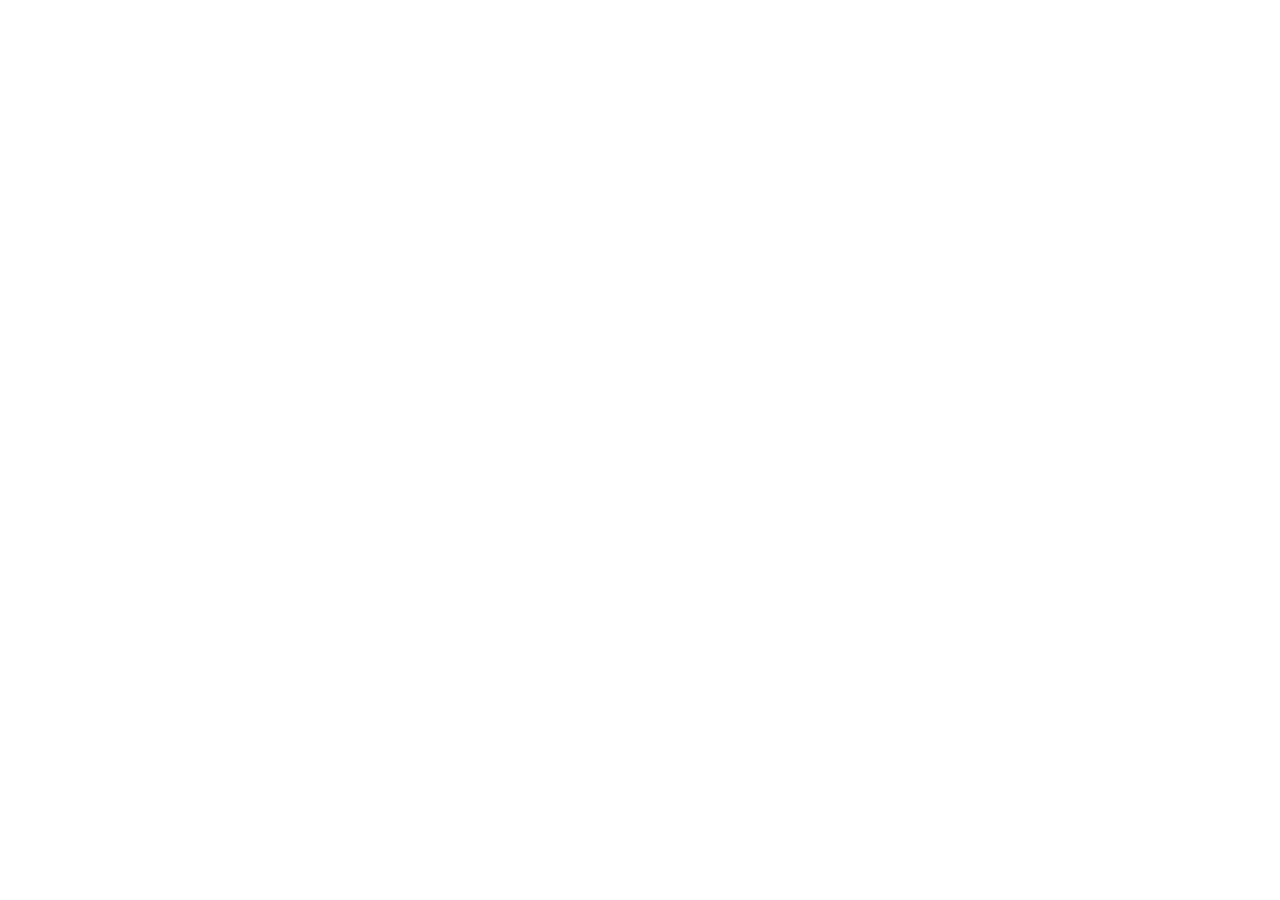
==== Gallery.html @ 864a27e2 "Finsihed nav bar" ====
<!DOCTYPE html>
<html lang="en">
<head>
    <meta charset="UTF-8">
    <meta name="viewport" content="width=device-width, initial-scale=1.0">
    <title>Gallery</title>
    <link rel="stylesheet" href="~/site.css" />
</head>
</html>
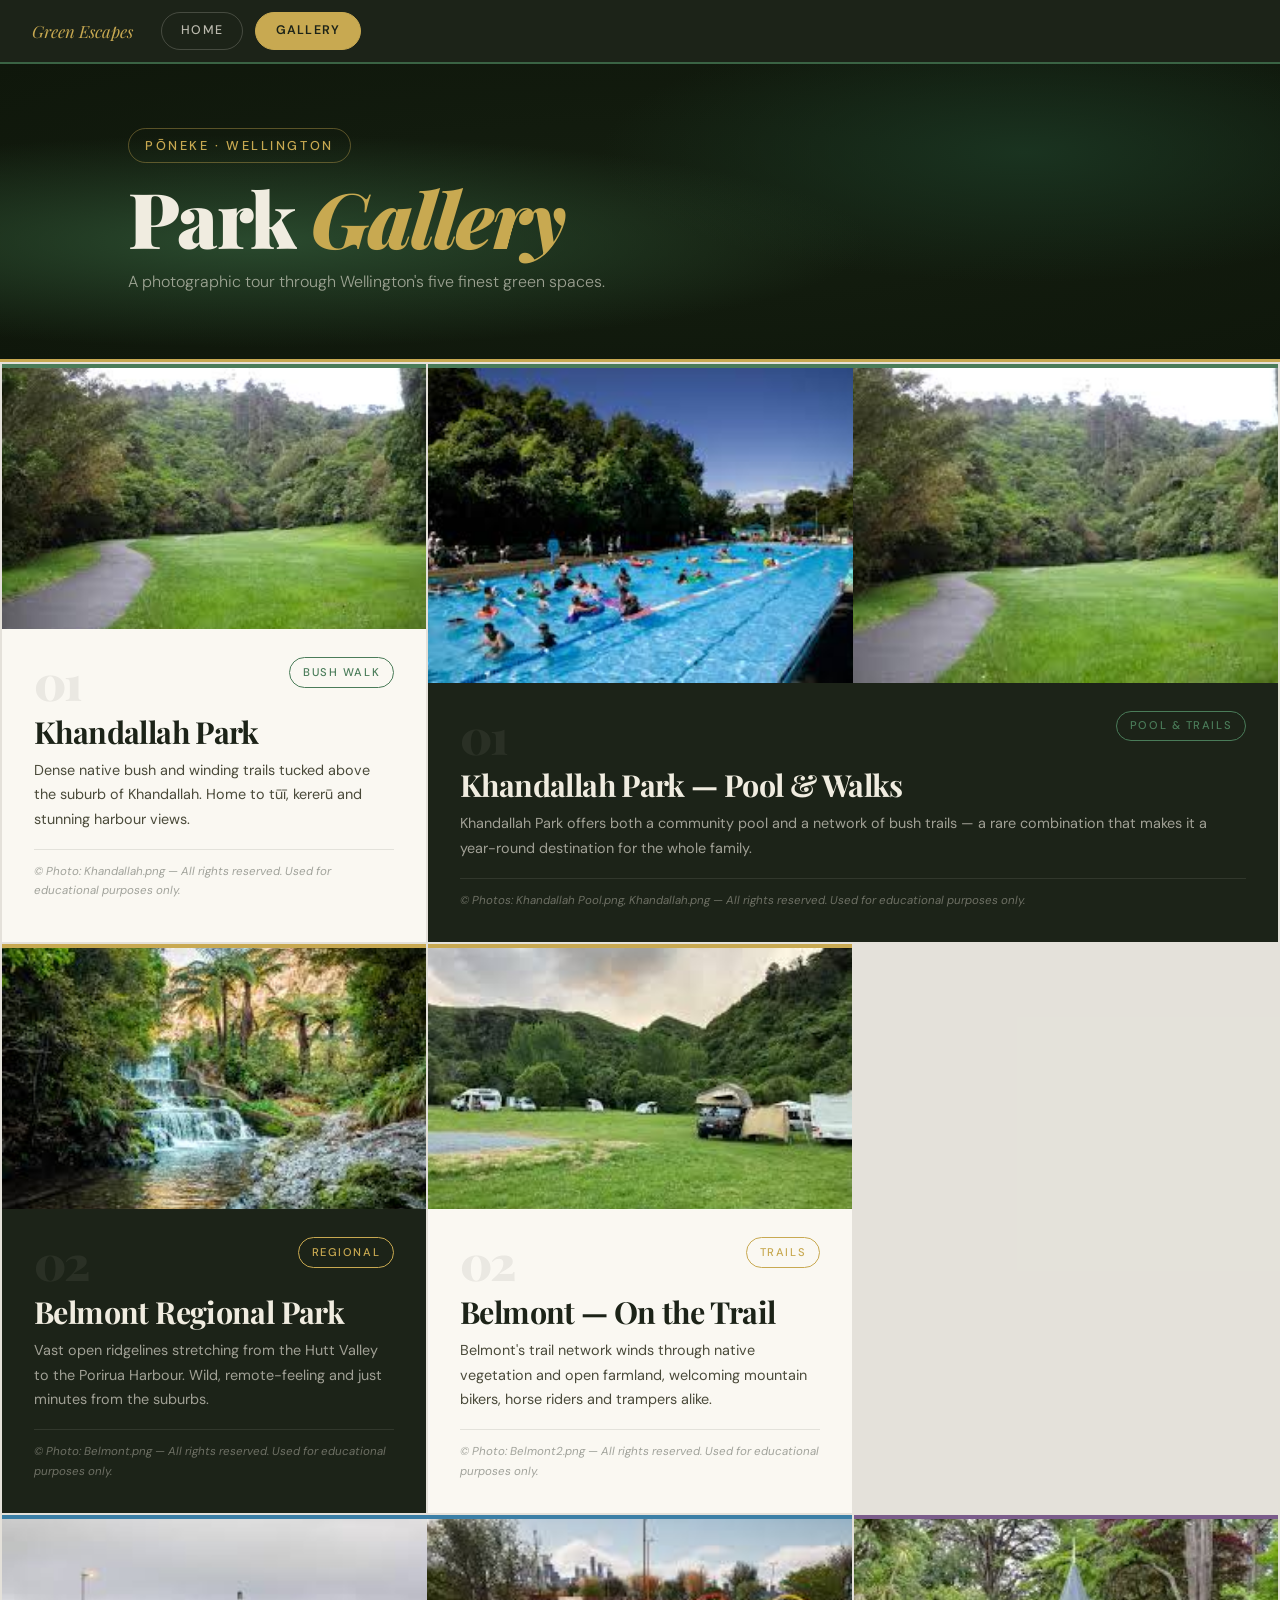
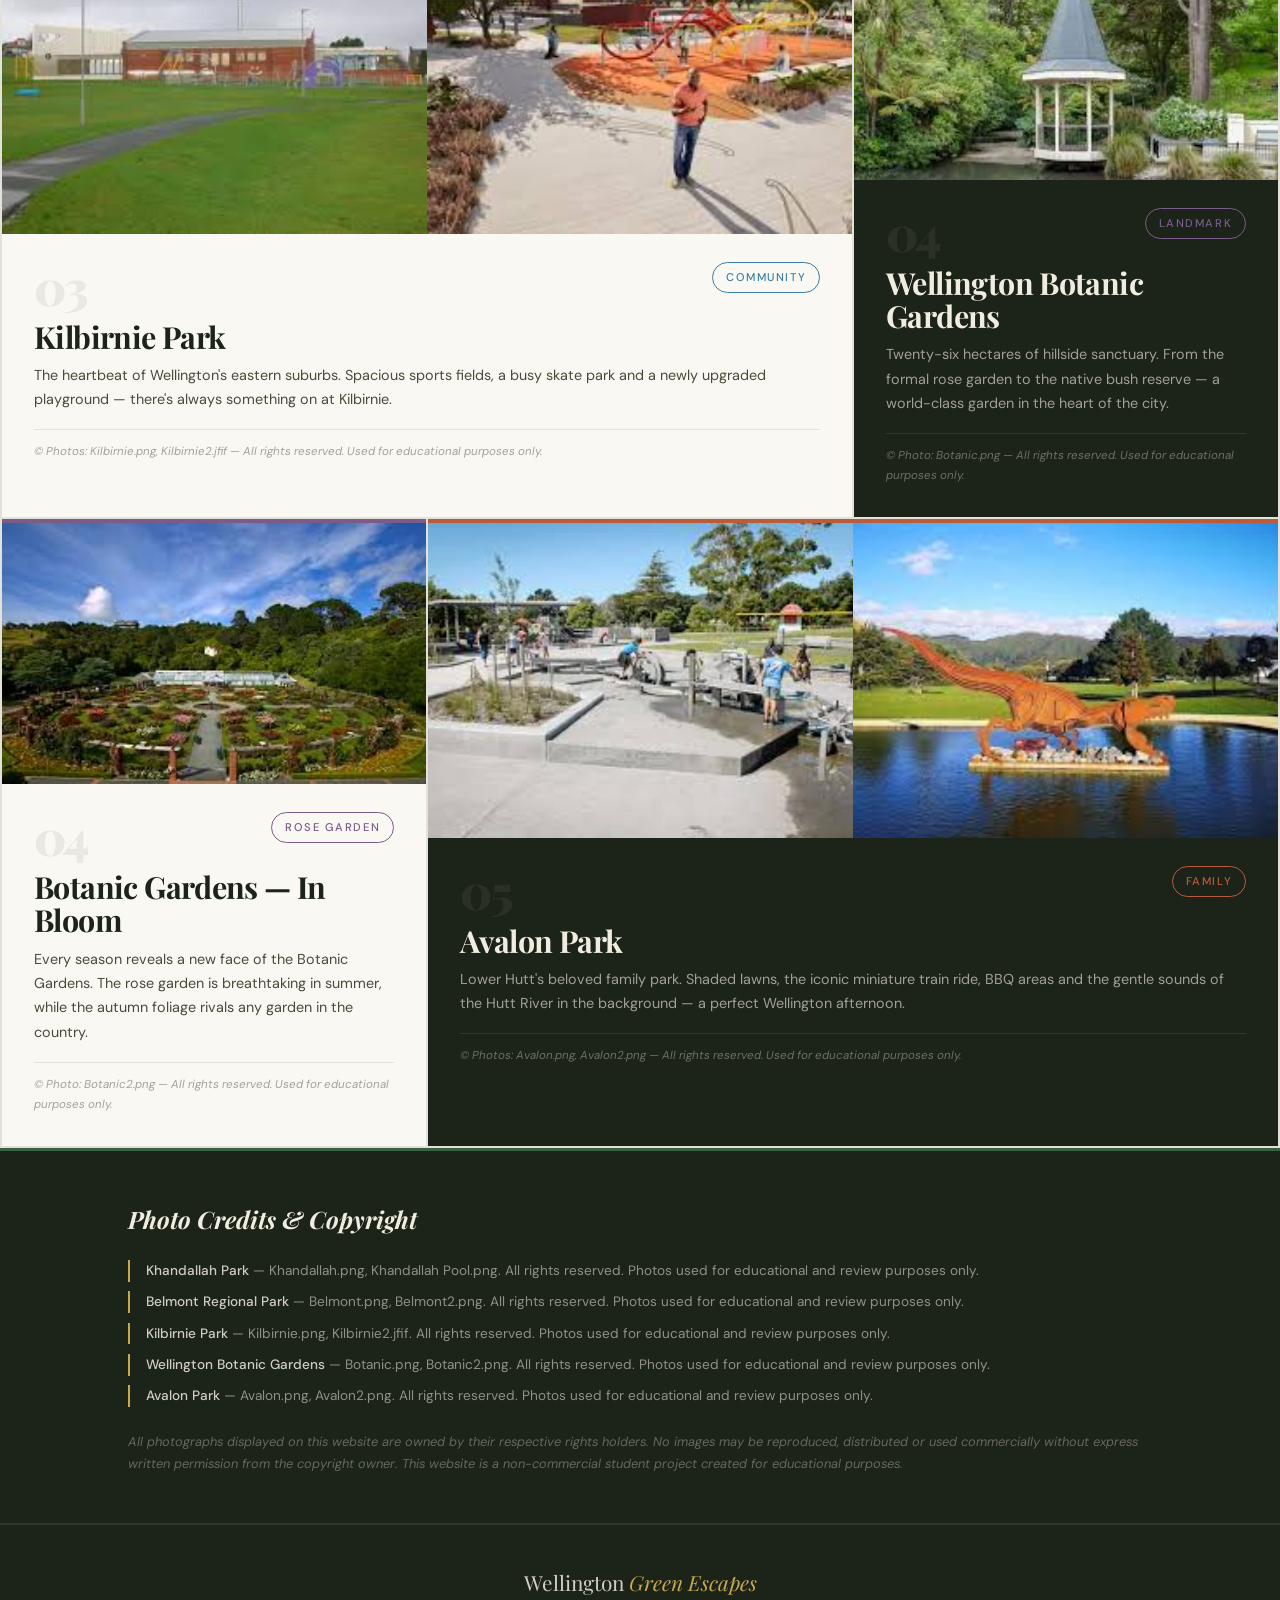
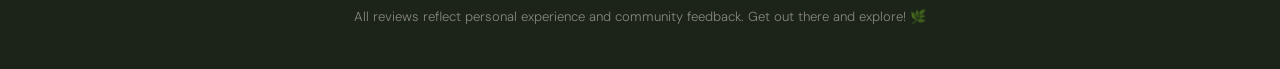
==== commit 32a92877: "Apr 23, 2026, 1:11 AM" ====
--- a/Gallery.html
+++ b/Gallery.html
@@ -1,9 +1,217 @@
 <!DOCTYPE html>
 <html lang="en">
 <head>
-    <meta charset="UTF-8">
-    <meta name="viewport" content="width=device-width, initial-scale=1.0">
-    <title>Gallery</title>
-    <link rel="stylesheet" href="~/site.css" />
+  <meta charset="UTF-8" />
+  <meta name="viewport" content="width=device-width, initial-scale=1.0" />
+  <title>Gallery — Wellington Park Reviews</title>
+  <link rel="stylesheet" href="style.css" />
+  <link href="https://fonts.googleapis.com/css2?family=Playfair+Display:ital,wght@0,400;0,700;0,900;1,400&family=DM+Sans:wght@300;400;500&display=swap" rel="stylesheet" />
 </head>
+<body>
+
+  <!-- ══ NAVBAR — same on every page ══ -->
+  <!-- Note: on Gallery.html the "Gallery" button has the --active class -->
+  <nav class="navbar">
+    <a href="index.html" class="navbar__brand">Green Escapes</a>
+    <a href="index.html" class="navbar__link">Home</a>
+    <a href="Gallery.html" class="navbar__link navbar__link--active">Gallery</a>
+  </nav>
+
+  <!-- ══ GALLERY HERO ══ -->
+  <header class="gallery-hero">
+    <span class="gallery-hero__eyebrow">Pōneke · Wellington</span>
+    <h1 class="gallery-hero__title">Park <em>Gallery</em></h1>
+    <p class="gallery-hero__subtitle">A photographic tour through Wellington's five finest green spaces.</p>
+  </header>
+
+  <!-- ══ GALLERY GRID ══ -->
+  <main class="gallery-grid">
+
+    <!-- 1 · Khandallah Park -->
+    <article class="gallery-card" style="--accent:#4a7c59;">
+      <img
+        class="gallery-card__photo"
+        src="Khandallah.png"
+        alt="A view inside Khandallah Park showing native bush and walking trails"
+      />
+      <div class="gallery-card__info">
+        <div class="gallery-card__header">
+          <span class="gallery-card__number">01</span>
+          <div class="gallery-card__badge">Bush Walk</div>
+        </div>
+        <h2 class="gallery-card__name">Khandallah Park</h2>
+        <p class="gallery-card__caption">Dense native bush and winding trails tucked above the suburb of Khandallah. Home to tūī, kererū and stunning harbour views.</p>
+        <p class="gallery-card__copyright">© Photo: Khandallah.png — All rights reserved. Used for educational purposes only.</p>
+      </div>
+    </article>
+
+    <!-- 2 · Khandallah Park — second photo (wide card with two images) -->
+    <article class="gallery-card gallery-card--wide gallery-card--dark" style="--accent:#4a7c59;">
+      <div class="gallery-card__photos">
+        <img
+          class="gallery-card__photo"
+          src="Khandallah Pool.png"
+          alt="The swimming pool area at Khandallah Park"
+        />
+        <img
+          class="gallery-card__photo"
+          src="Khandallah.png"
+          alt="Khandallah Park bush walking track"
+        />
+      </div>
+      <div class="gallery-card__info">
+        <div class="gallery-card__header">
+          <span class="gallery-card__number">01</span>
+          <div class="gallery-card__badge">Pool & Trails</div>
+        </div>
+        <h2 class="gallery-card__name">Khandallah Park — Pool & Walks</h2>
+        <p class="gallery-card__caption">Khandallah Park offers both a community pool and a network of bush trails — a rare combination that makes it a year-round destination for the whole family.</p>
+        <p class="gallery-card__copyright">© Photos: Khandallah Pool.png, Khandallah.png — All rights reserved. Used for educational purposes only.</p>
+      </div>
+    </article>
+
+    <!-- 3 · Belmont Regional Park -->
+    <article class="gallery-card gallery-card--dark" style="--accent:#c8a951;">
+      <img
+        class="gallery-card__photo"
+        src="Belmont.png"
+        alt="Open tussock ridgelines at Belmont Regional Park with harbour views"
+      />
+      <div class="gallery-card__info">
+        <div class="gallery-card__header">
+          <span class="gallery-card__number">02</span>
+          <div class="gallery-card__badge">Regional</div>
+        </div>
+        <h2 class="gallery-card__name">Belmont Regional Park</h2>
+        <p class="gallery-card__caption">Vast open ridgelines stretching from the Hutt Valley to the Porirua Harbour. Wild, remote-feeling and just minutes from the suburbs.</p>
+        <p class="gallery-card__copyright">© Photo: Belmont.png — All rights reserved. Used for educational purposes only.</p>
+      </div>
+    </article>
+
+    <!-- 4 · Belmont — second photo -->
+    <article class="gallery-card" style="--accent:#c8a951;">
+      <img
+        class="gallery-card__photo"
+        src="Belmont2.png"
+        alt="Trail through Belmont Regional Park showing native vegetation"
+      />
+      <div class="gallery-card__info">
+        <div class="gallery-card__header">
+          <span class="gallery-card__number">02</span>
+          <div class="gallery-card__badge">Trails</div>
+        </div>
+        <h2 class="gallery-card__name">Belmont — On the Trail</h2>
+        <p class="gallery-card__caption">Belmont's trail network winds through native vegetation and open farmland, welcoming mountain bikers, horse riders and trampers alike.</p>
+        <p class="gallery-card__copyright">© Photo: Belmont2.png — All rights reserved. Used for educational purposes only.</p>
+      </div>
+    </article>
+
+    <!-- 5 · Kilbirnie Park — wide card with two photos -->
+    <article class="gallery-card gallery-card--wide" style="--accent:#3b7fa6;">
+      <div class="gallery-card__photos">
+        <img
+          class="gallery-card__photo"
+          src="Kilbirnie.png"
+          alt="Open fields and facilities at Kilbirnie Park"
+        />
+        <img
+          class="gallery-card__photo"
+          src="Kilbirnie2.jfif"
+          alt="The skate park and community areas at Kilbirnie Park"
+        />
+      </div>
+      <div class="gallery-card__info">
+        <div class="gallery-card__header">
+          <span class="gallery-card__number">03</span>
+          <div class="gallery-card__badge">Community</div>
+        </div>
+        <h2 class="gallery-card__name">Kilbirnie Park</h2>
+        <p class="gallery-card__caption">The heartbeat of Wellington's eastern suburbs. Spacious sports fields, a busy skate park and a newly upgraded playground — there's always something on at Kilbirnie.</p>
+        <p class="gallery-card__copyright">© Photos: Kilbirnie.png, Kilbirnie2.jfif — All rights reserved. Used for educational purposes only.</p>
+      </div>
+    </article>
+
+    <!-- 6 · Botanic Gardens -->
+    <article class="gallery-card gallery-card--dark" style="--accent:#7a5c8a;">
+      <img
+        class="gallery-card__photo"
+        src="Botanic.png"
+        alt="The lush gardens and pathways of Wellington Botanic Gardens"
+      />
+      <div class="gallery-card__info">
+        <div class="gallery-card__header">
+          <span class="gallery-card__number">04</span>
+          <div class="gallery-card__badge">Landmark</div>
+        </div>
+        <h2 class="gallery-card__name">Wellington Botanic Gardens</h2>
+        <p class="gallery-card__caption">Twenty-six hectares of hillside sanctuary. From the formal rose garden to the native bush reserve — a world-class garden in the heart of the city.</p>
+        <p class="gallery-card__copyright">© Photo: Botanic.png — All rights reserved. Used for educational purposes only.</p>
+      </div>
+    </article>
+
+    <!-- 7 · Botanic Gardens — second photo -->
+    <article class="gallery-card" style="--accent:#7a5c8a;">
+      <img
+        class="gallery-card__photo"
+        src="Botanic2.png"
+        alt="The rose garden in bloom at Wellington Botanic Gardens"
+      />
+      <div class="gallery-card__info">
+        <div class="gallery-card__header">
+          <span class="gallery-card__number">04</span>
+          <div class="gallery-card__badge">Rose Garden</div>
+        </div>
+        <h2 class="gallery-card__name">Botanic Gardens — In Bloom</h2>
+        <p class="gallery-card__caption">Every season reveals a new face of the Botanic Gardens. The rose garden is breathtaking in summer, while the autumn foliage rivals any garden in the country.</p>
+        <p class="gallery-card__copyright">© Photo: Botanic2.png — All rights reserved. Used for educational purposes only.</p>
+      </div>
+    </article>
+
+    <!-- 8 · Avalon Park — wide card -->
+    <article class="gallery-card gallery-card--wide gallery-card--dark" style="--accent:#b85c3a;">
+      <div class="gallery-card__photos">
+        <img
+          class="gallery-card__photo"
+          src="Avalon.png"
+          alt="Wide green lawns and trees at Avalon Park in Lower Hutt"
+        />
+        <img
+          class="gallery-card__photo"
+          src="Avalon2.png"
+          alt="The miniature train ride at Avalon Park"
+        />
+      </div>
+      <div class="gallery-card__info">
+        <div class="gallery-card__header">
+          <span class="gallery-card__number">05</span>
+          <div class="gallery-card__badge">Family</div>
+        </div>
+        <h2 class="gallery-card__name">Avalon Park</h2>
+        <p class="gallery-card__caption">Lower Hutt's beloved family park. Shaded lawns, the iconic miniature train ride, BBQ areas and the gentle sounds of the Hutt River in the background — a perfect Wellington afternoon.</p>
+        <p class="gallery-card__copyright">© Photos: Avalon.png, Avalon2.png — All rights reserved. Used for educational purposes only.</p>
+      </div>
+    </article>
+
+  </main>
+
+  <!-- ══ COPYRIGHT NOTICE SECTION ══ -->
+  <section class="copyright-section">
+    <h2 class="copyright-section__title">Photo Credits &amp; Copyright</h2>
+    <ul class="copyright-section__list">
+      <li><strong>Khandallah Park</strong> — Khandallah.png, Khandallah Pool.png. All rights reserved. Photos used for educational and review purposes only.</li>
+      <li><strong>Belmont Regional Park</strong> — Belmont.png, Belmont2.png. All rights reserved. Photos used for educational and review purposes only.</li>
+      <li><strong>Kilbirnie Park</strong> — Kilbirnie.png, Kilbirnie2.jfif. All rights reserved. Photos used for educational and review purposes only.</li>
+      <li><strong>Wellington Botanic Gardens</strong> — Botanic.png, Botanic2.png. All rights reserved. Photos used for educational and review purposes only.</li>
+      <li><strong>Avalon Park</strong> — Avalon.png, Avalon2.png. All rights reserved. Photos used for educational and review purposes only.</li>
+    </ul>
+    <p class="copyright-section__note">All photographs displayed on this website are owned by their respective rights holders. No images may be reproduced, distributed or used commercially without express written permission from the copyright owner. This website is a non-commercial student project created for educational purposes.</p>
+  </section>
+
+  <!-- ══ FOOTER ══ -->
+  <footer class="site-footer">
+    <p class="site-footer__brand">Wellington <em>Green Escapes</em></p>
+    <p class="site-footer__note">All reviews reflect personal experience and community feedback. Get out there and explore! 🌿</p>
+  </footer>
+
+</body>
 </html>
--- a/style.css
+++ b/style.css
@@ -0,0 +1,562 @@
+/* ══════════════════════════════════════════════════════
+   Wellington Green Escapes — style.css
+   Includes: Navbar, Hero, Parks Grid, Gallery, Footer
+   ══════════════════════════════════════════════════════ */
+
+
+/* ── SECTION 1: CSS VARIABLES ────────────────────────── */
+:root {
+  --bg:         #f5f2eb;
+  --bg-dark:    #1c2318;
+  --ink:        #1c2318;
+  --ink-light:  #4a4a3a;
+  --cream:      #faf8f2;
+  --green:      #3a6344;
+  --gold:       #c8a951;
+  --serif:      'Playfair Display', Georgia, serif;
+  --sans:       'DM Sans', system-ui, sans-serif;
+  --nav-height: 64px;
+}
+
+
+/* ── SECTION 2: RESET ────────────────────────────────── */
+*, *::before, *::after {
+  box-sizing: border-box;
+  margin: 0;
+  padding: 0;
+}
+
+html { scroll-behavior: smooth; }
+
+body {
+  background: var(--bg);
+  color: var(--ink);
+  font-family: var(--sans);
+  font-size: 1rem;
+  line-height: 1.7;
+  overflow-x: hidden;
+  padding-top: var(--nav-height); /* push page below fixed navbar */
+}
+
+
+/* ══════════════════════════════════════════════════════
+   NAVBAR — fixed to top of every page
+   Oval/pill shaped buttons sit on the top left
+   ══════════════════════════════════════════════════════ */
+.navbar {
+  position: fixed;
+  top: 0;
+  left: 0;
+  right: 0;
+  height: var(--nav-height);
+  background: var(--bg-dark);
+  display: flex;
+  align-items: center;
+  padding: 0 2rem;
+  gap: 0.75rem;
+  z-index: 999;
+  border-bottom: 2px solid var(--green);
+}
+
+/* Site name / logo on the far left */
+.navbar__brand {
+  font-family: var(--serif);
+  font-size: 1.05rem;
+  font-style: italic;
+  color: var(--gold);
+  text-decoration: none;
+  margin-right: 1rem;
+  white-space: nowrap;
+}
+
+/* Each oval pill navigation button */
+.navbar__link {
+  display: inline-block;
+  font-family: var(--sans);
+  font-size: 0.78rem;
+  font-weight: 500;
+  letter-spacing: 0.1em;
+  text-transform: uppercase;
+  text-decoration: none;
+  color: rgba(240,236,224,0.75);
+  padding: 0.45rem 1.2rem;
+  border: 1.5px solid rgba(240,236,224,0.2);
+  border-radius: 100px;   /* makes the pill/oval shape */
+}
+
+/* Active page button — filled gold */
+.navbar__link--active {
+  background: var(--gold);
+  color: var(--bg-dark);
+  border-color: var(--gold);
+  font-weight: 600;
+}
+
+
+/* ══════════════════════════════════════════════════════
+   HERO — big banner on index.html
+   ══════════════════════════════════════════════════════ */
+.hero {
+  min-height: calc(100svh - var(--nav-height));
+  display: flex;
+  align-items: center;
+  position: relative;
+  overflow: hidden;
+  background-image:
+    radial-gradient(ellipse 80% 60% at 20% 60%, #2a4a2e 0%, transparent 60%),
+    radial-gradient(ellipse 60% 80% at 80% 30%, #1a3320 0%, transparent 55%),
+    radial-gradient(ellipse 100% 100% at 50% 50%, #141e10 0%, #0d1409 100%);
+}
+
+.hero__content {
+  padding: 5rem 2rem 5rem 10vw;
+  max-width: 700px;
+}
+
+.hero__eyebrow {
+  display: inline-block;
+  font-family: var(--sans);
+  font-size: 0.8rem;
+  font-weight: 500;
+  letter-spacing: 0.2em;
+  text-transform: uppercase;
+  color: var(--gold);
+  margin-bottom: 1.5rem;
+  padding: 0.35rem 1rem;
+  border: 1px solid rgba(200,169,81,0.4);
+  border-radius: 100px;
+}
+
+.hero__title {
+  font-family: var(--serif);
+  font-size: clamp(4rem, 10vw, 9rem);
+  font-weight: 900;
+  line-height: 0.95;
+  color: #f0ece0;
+  margin-bottom: 1.5rem;
+  letter-spacing: -0.02em;
+}
+
+.hero__title em { font-style: italic; color: var(--gold); }
+
+.hero__subtitle {
+  font-size: 1.15rem;
+  color: rgba(240,236,224,0.65);
+  font-weight: 300;
+  margin-bottom: 2.5rem;
+  max-width: 380px;
+}
+
+.hero__cta {
+  display: inline-block;
+  background: var(--gold);
+  color: var(--bg-dark);
+  font-family: var(--sans);
+  font-weight: 500;
+  font-size: 0.9rem;
+  letter-spacing: 0.05em;
+  padding: 0.9rem 2rem;
+  border-radius: 100px;
+  text-decoration: none;
+}
+
+
+/* ══════════════════════════════════════════════════════
+   INTRO STRIP
+   ══════════════════════════════════════════════════════ */
+.intro-strip {
+  background: var(--green);
+  color: rgba(255,255,255,0.88);
+  padding: 2rem 10vw;
+  font-size: 1.05rem;
+  font-weight: 300;
+  line-height: 1.8;
+  border-top: 3px solid var(--gold);
+}
+
+.intro-strip p { max-width: 75ch; }
+
+
+/* ══════════════════════════════════════════════════════
+   PARK REVIEW CARDS  (index.html)
+   ══════════════════════════════════════════════════════ */
+.parks-grid {
+  display: grid;
+  grid-template-columns: repeat(auto-fit, minmax(340px, 1fr));
+  gap: 2px;
+  padding: 2px;
+  background: rgba(28,35,24,0.08);
+}
+
+.park-card {
+  background: var(--cream);
+  padding: 3rem 2.5rem;
+  display: flex;
+  flex-direction: column;
+  gap: 1.25rem;
+  position: relative;
+  overflow: hidden;
+}
+
+.park-card::before {
+  content: '';
+  position: absolute;
+  top: 0; left: 0; right: 0;
+  height: 4px;
+  background: var(--accent, var(--green));
+}
+
+.park-card::after {
+  content: '';
+  position: absolute;
+  bottom: 0; right: 0;
+  width: 80px; height: 80px;
+  background: var(--accent, var(--green));
+  opacity: 0.06;
+  border-radius: 50% 0 0 0;
+}
+
+.park-card--dark {
+  background: var(--bg-dark);
+  color: #e8e4d8;
+}
+.park-card--dark .park-card__review { color: rgba(232,228,216,0.75); }
+.park-card--dark .park-card__number { color: rgba(232,228,216,0.2); }
+.park-card--dark .park-card__tags li {
+  border-color: rgba(232,228,216,0.2);
+  color: rgba(232,228,216,0.7);
+}
+
+.park-card--wide { grid-column: span 2; }
+
+.park-card__header {
+  display: flex;
+  justify-content: space-between;
+  align-items: flex-start;
+}
+
+.park-card__number {
+  font-family: var(--serif);
+  font-size: 4rem;
+  font-weight: 900;
+  line-height: 1;
+  color: rgba(28,35,24,0.08);
+  letter-spacing: -0.04em;
+}
+
+.park-card__badge {
+  font-family: var(--sans);
+  font-size: 0.7rem;
+  font-weight: 500;
+  letter-spacing: 0.14em;
+  text-transform: uppercase;
+  color: var(--accent, var(--green));
+  padding: 0.3rem 0.8rem;
+  border: 1.5px solid var(--accent, var(--green));
+  border-radius: 100px;
+}
+
+.park-card__name {
+  font-family: var(--serif);
+  font-size: clamp(1.8rem, 3.5vw, 2.4rem);
+  font-weight: 700;
+  line-height: 1.1;
+  letter-spacing: -0.02em;
+}
+.park-card--dark .park-card__name { color: #f0ece0; }
+
+.park-card__stars { display: flex; align-items: center; gap: 0.1rem; }
+.star { font-size: 1.1rem; color: #d4d0c4; }
+.star.filled { color: var(--gold); }
+.star.half { position: relative; color: #d4d0c4; }
+.star.half::before {
+  content: '★';
+  position: absolute;
+  color: var(--gold);
+  clip-path: inset(0 50% 0 0);
+}
+
+.rating-num {
+  font-family: var(--sans);
+  font-size: 0.85rem;
+  font-weight: 500;
+  color: var(--ink-light);
+  margin-left: 0.5rem;
+}
+.park-card--dark .rating-num { color: rgba(232,228,216,0.55); }
+
+.park-card__review {
+  font-size: 0.95rem;
+  color: var(--ink-light);
+  line-height: 1.78;
+  flex: 1;
+}
+
+.park-card__tags {
+  display: flex;
+  flex-wrap: wrap;
+  gap: 0.4rem;
+  list-style: none;
+  margin-top: auto;
+}
+
+.park-card__tags li {
+  font-size: 0.72rem;
+  font-weight: 500;
+  letter-spacing: 0.08em;
+  text-transform: uppercase;
+  padding: 0.25rem 0.7rem;
+  border: 1px solid rgba(28,35,24,0.2);
+  border-radius: 100px;
+  color: var(--ink-light);
+}
+
+
+/* ══════════════════════════════════════════════════════
+   GALLERY PAGE  (Gallery.html)
+   ══════════════════════════════════════════════════════ */
+
+/* Smaller hero banner for Gallery page */
+.gallery-hero {
+  background-image:
+    radial-gradient(ellipse 80% 60% at 20% 60%, #2a4a2e 0%, transparent 60%),
+    radial-gradient(ellipse 60% 80% at 80% 30%, #1a3320 0%, transparent 55%),
+    radial-gradient(ellipse 100% 100% at 50% 50%, #141e10 0%, #0d1409 100%);
+  padding: 4rem 10vw;
+  border-bottom: 3px solid var(--gold);
+}
+
+.gallery-hero__eyebrow {
+  display: inline-block;
+  font-size: 0.8rem;
+  font-weight: 500;
+  letter-spacing: 0.2em;
+  text-transform: uppercase;
+  color: var(--gold);
+  margin-bottom: 1rem;
+  padding: 0.35rem 1rem;
+  border: 1px solid rgba(200,169,81,0.4);
+  border-radius: 100px;
+}
+
+.gallery-hero__title {
+  font-family: var(--serif);
+  font-size: clamp(2.5rem, 6vw, 5rem);
+  font-weight: 900;
+  line-height: 1;
+  color: #f0ece0;
+  letter-spacing: -0.02em;
+  margin-bottom: 0.75rem;
+}
+
+.gallery-hero__title em { font-style: italic; color: var(--gold); }
+
+.gallery-hero__subtitle {
+  font-size: 1rem;
+  color: rgba(240,236,224,0.6);
+  font-weight: 300;
+  max-width: 500px;
+}
+
+/* Grid of gallery photo cards — same layout logic as parks grid */
+.gallery-grid {
+  display: grid;
+  grid-template-columns: repeat(auto-fit, minmax(340px, 1fr));
+  gap: 2px;
+  padding: 2px;
+  background: rgba(28,35,24,0.08);
+}
+
+.gallery-card {
+  background: var(--cream);
+  display: flex;
+  flex-direction: column;
+  position: relative;
+  overflow: hidden;
+}
+
+/* Coloured top border using each card's accent colour */
+.gallery-card::before {
+  content: '';
+  position: absolute;
+  top: 0; left: 0; right: 0;
+  height: 4px;
+  background: var(--accent, var(--green));
+  z-index: 1;
+}
+
+.gallery-card--dark { background: var(--bg-dark); }
+.gallery-card--dark .gallery-card__name    { color: #f0ece0; }
+.gallery-card--dark .gallery-card__caption { color: rgba(232,228,216,0.65); }
+.gallery-card--dark .gallery-card__number  { color: rgba(232,228,216,0.07); }
+.gallery-card--dark .gallery-card__copyright {
+  color: rgba(232,228,216,0.4);
+  border-color: rgba(232,228,216,0.1);
+}
+
+.gallery-card--wide { grid-column: span 2; }
+
+/* Single photo */
+.gallery-card__photo {
+  width: 100%;
+  aspect-ratio: 16 / 10;
+  object-fit: cover;
+  display: block;
+}
+
+/* Wide card: two photos side by side */
+.gallery-card__photos {
+  display: grid;
+  grid-template-columns: 1fr 1fr;
+}
+
+.gallery-card__photos .gallery-card__photo {
+  aspect-ratio: 4 / 3;
+}
+
+/* Text area below the photo(s) */
+.gallery-card__info {
+  padding: 1.75rem 2rem 2rem;
+  display: flex;
+  flex-direction: column;
+  gap: 0.6rem;
+}
+
+.gallery-card__header {
+  display: flex;
+  justify-content: space-between;
+  align-items: flex-start;
+}
+
+.gallery-card__number {
+  font-family: var(--serif);
+  font-size: 3rem;
+  font-weight: 900;
+  line-height: 1;
+  color: rgba(28,35,24,0.07);
+  letter-spacing: -0.04em;
+}
+
+.gallery-card__badge {
+  font-family: var(--sans);
+  font-size: 0.7rem;
+  font-weight: 500;
+  letter-spacing: 0.14em;
+  text-transform: uppercase;
+  color: var(--accent, var(--green));
+  padding: 0.3rem 0.8rem;
+  border: 1.5px solid var(--accent, var(--green));
+  border-radius: 100px;
+}
+
+.gallery-card__name {
+  font-family: var(--serif);
+  font-size: clamp(1.4rem, 3vw, 1.9rem);
+  font-weight: 700;
+  line-height: 1.1;
+  letter-spacing: -0.02em;
+  color: var(--ink);
+}
+
+.gallery-card__caption {
+  font-size: 0.9rem;
+  color: var(--ink-light);
+  line-height: 1.7;
+}
+
+/* Photo credit/copyright line */
+.gallery-card__copyright {
+  font-size: 0.72rem;
+  color: rgba(28,35,24,0.4);
+  font-style: italic;
+  margin-top: 0.5rem;
+  padding-top: 0.75rem;
+  border-top: 1px solid rgba(28,35,24,0.1);
+}
+
+/* Full copyright notice section */
+.copyright-section {
+  background: var(--bg-dark);
+  padding: 3rem 10vw;
+  border-top: 3px solid var(--green);
+}
+
+.copyright-section__title {
+  font-family: var(--serif);
+  font-size: 1.5rem;
+  color: #f0ece0;
+  margin-bottom: 1.25rem;
+  font-style: italic;
+}
+
+.copyright-section__list {
+  list-style: none;
+  display: flex;
+  flex-direction: column;
+  gap: 0.6rem;
+}
+
+.copyright-section__list li {
+  font-size: 0.85rem;
+  color: rgba(240,236,224,0.55);
+  line-height: 1.6;
+  padding-left: 1rem;
+  border-left: 2px solid var(--gold);
+}
+
+.copyright-section__list strong { color: rgba(240,236,224,0.85); font-weight: 500; }
+
+.copyright-section__note {
+  margin-top: 1.5rem;
+  font-size: 0.8rem;
+  color: rgba(240,236,224,0.35);
+  font-style: italic;
+}
+
+
+/* ══════════════════════════════════════════════════════
+   FOOTER — shared on every page
+   ══════════════════════════════════════════════════════ */
+.site-footer {
+  background: var(--bg-dark);
+  color: rgba(240,236,224,0.5);
+  padding: 2.5rem 10vw;
+  text-align: center;
+  border-top: 2px solid rgba(58,99,68,0.4);
+}
+
+.site-footer__brand {
+  font-family: var(--serif);
+  font-size: 1.3rem;
+  color: rgba(240,236,224,0.85);
+  margin-bottom: 0.4rem;
+}
+
+.site-footer__brand em { color: var(--gold); font-style: italic; }
+.site-footer__note { font-size: 0.82rem; font-weight: 300; }
+
+
+/* ══════════════════════════════════════════════════════
+   RESPONSIVE — MOBILE
+   ══════════════════════════════════════════════════════ */
+@media (max-width: 900px) {
+  .park-card--wide    { grid-column: span 1; }
+  .gallery-card--wide { grid-column: span 1; }
+  .gallery-card__photos { grid-template-columns: 1fr; }
+  .parks-grid   { grid-template-columns: 1fr; }
+  .gallery-grid { grid-template-columns: 1fr; }
+  .hero__content { padding: 4rem 1.5rem; }
+  .gallery-hero  { padding: 3rem 1.5rem; }
+}
+
+@media (max-width: 600px) {
+  :root { --nav-height: 56px; }
+  .navbar { gap: 0.4rem; padding: 0 1rem; }
+  .navbar__brand { font-size: 0.9rem; margin-right: 0.5rem; }
+  .navbar__link  { font-size: 0.68rem; padding: 0.35rem 0.75rem; }
+  .hero__title { font-size: clamp(3rem, 14vw, 5rem); }
+  .park-card   { padding: 2rem 1.5rem; }
+  .gallery-card__info { padding: 1.25rem 1.25rem 1.5rem; }
+  .copyright-section { padding: 2rem 1.5rem; }
+  .site-footer { padding: 2rem 1.5rem; }
+}
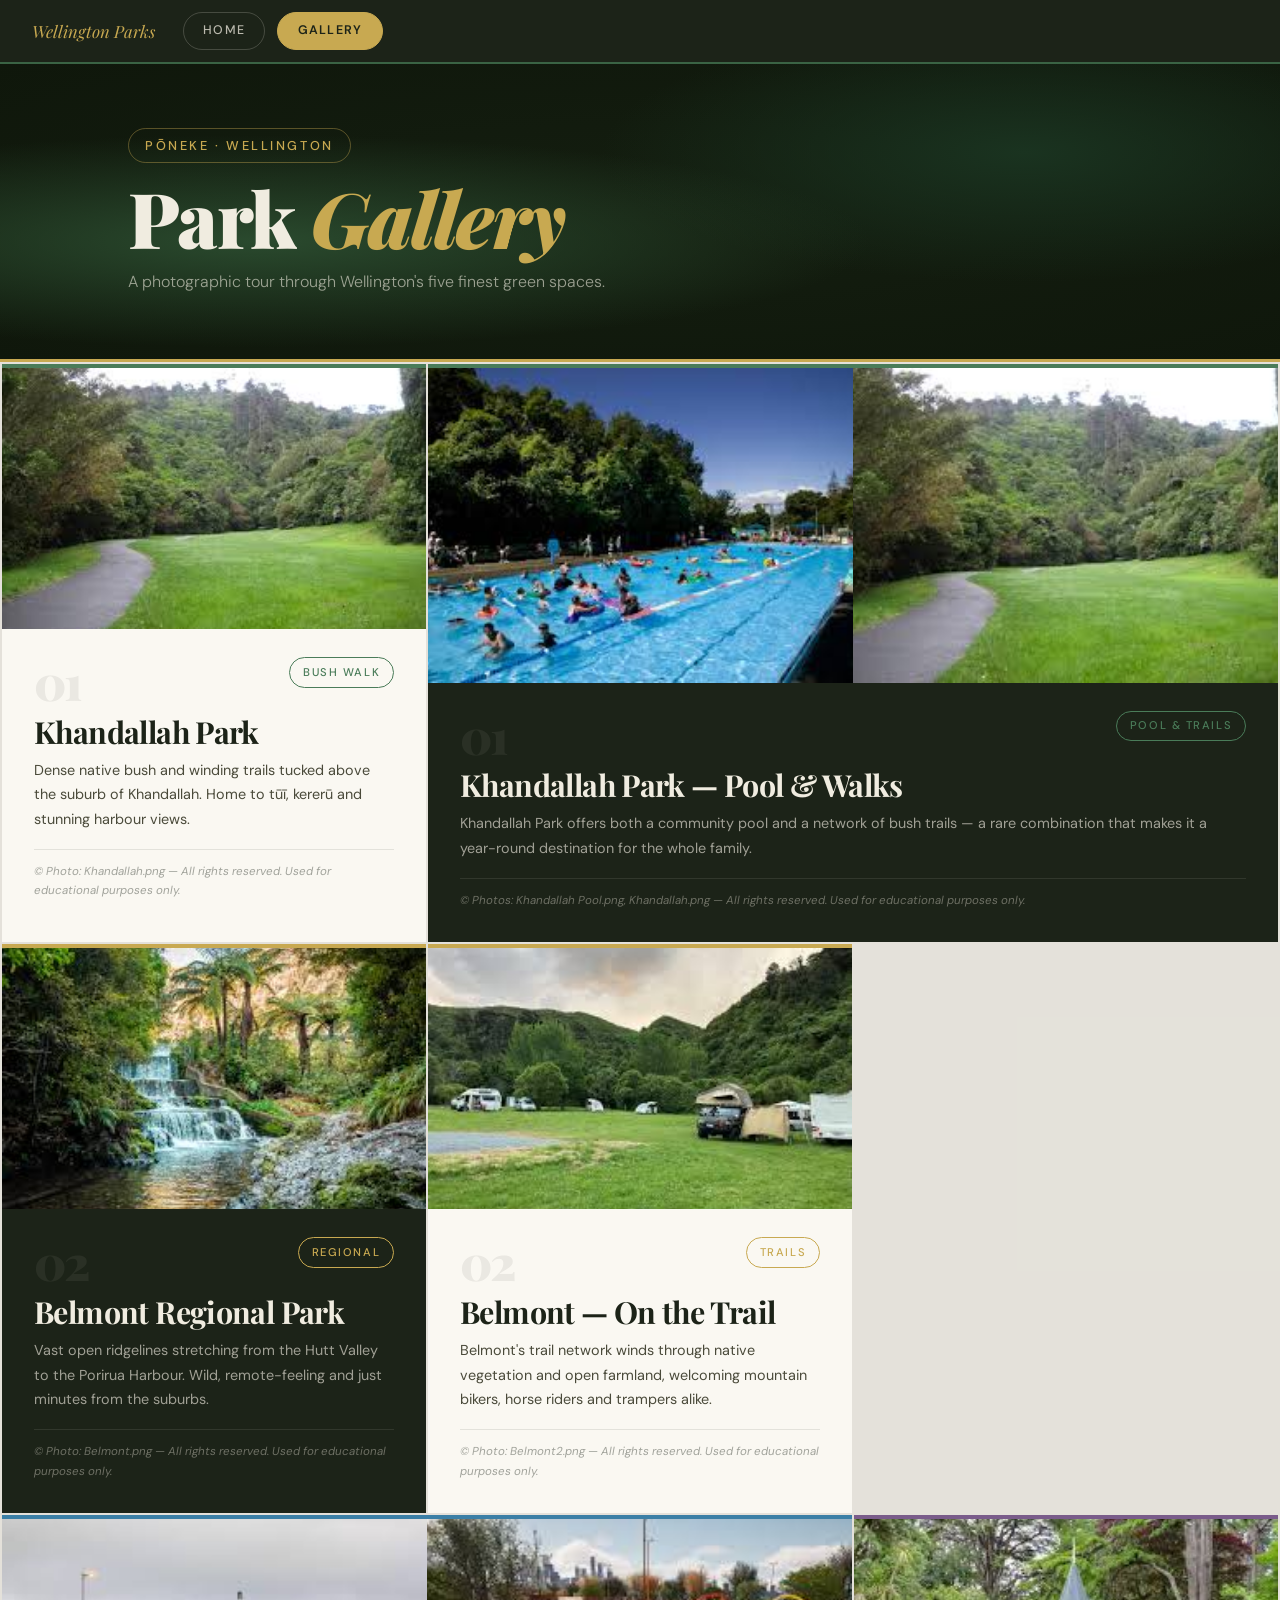
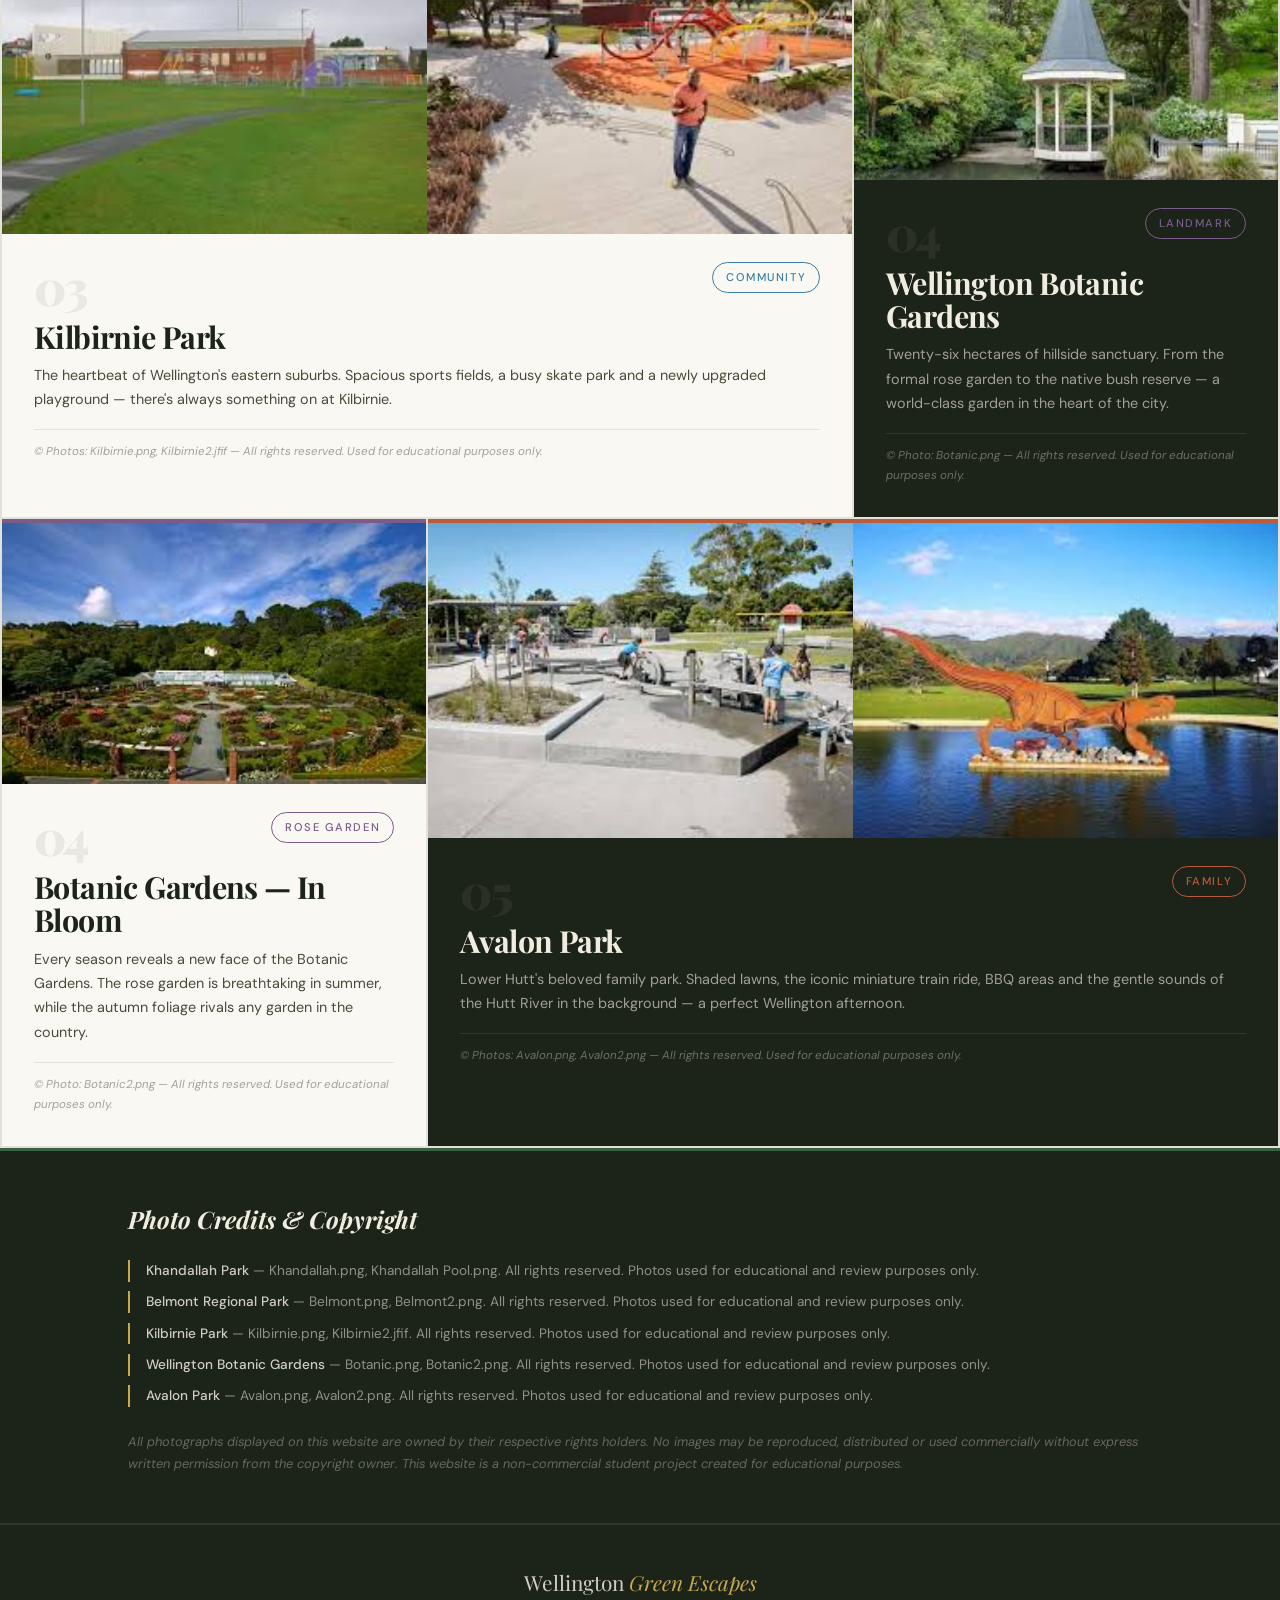
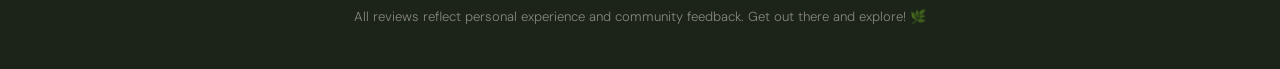
==== commit e153ba5f: "Apr 23, 2026, 1:14 AM" ====
--- a/Gallery.html
+++ b/Gallery.html
@@ -12,7 +12,7 @@
   <!-- ══ NAVBAR — same on every page ══ -->
   <!-- Note: on Gallery.html the "Gallery" button has the --active class -->
   <nav class="navbar">
-    <a href="index.html" class="navbar__brand">Green Escapes</a>
+    <a href="index.html" class="navbar__brand">Wellington Parks</a>
     <a href="index.html" class="navbar__link">Home</a>
     <a href="Gallery.html" class="navbar__link navbar__link--active">Gallery</a>
   </nav>
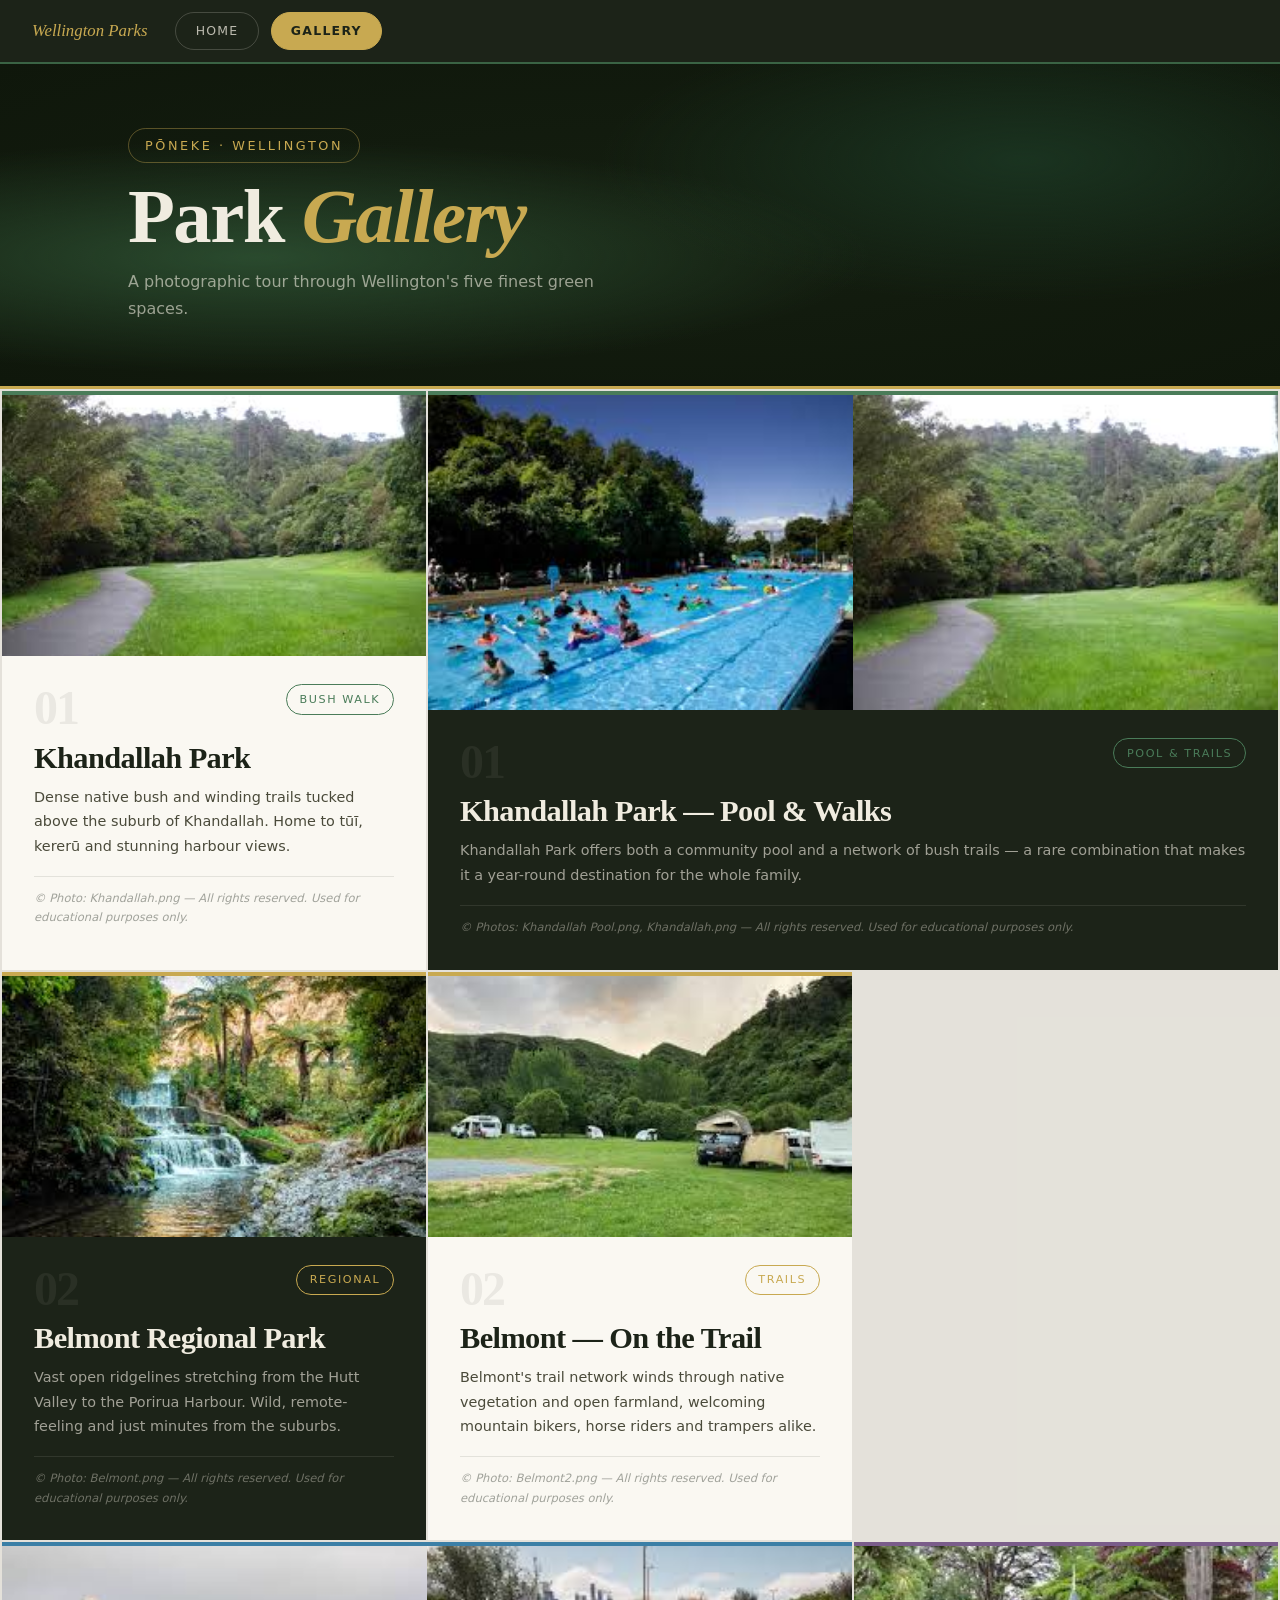
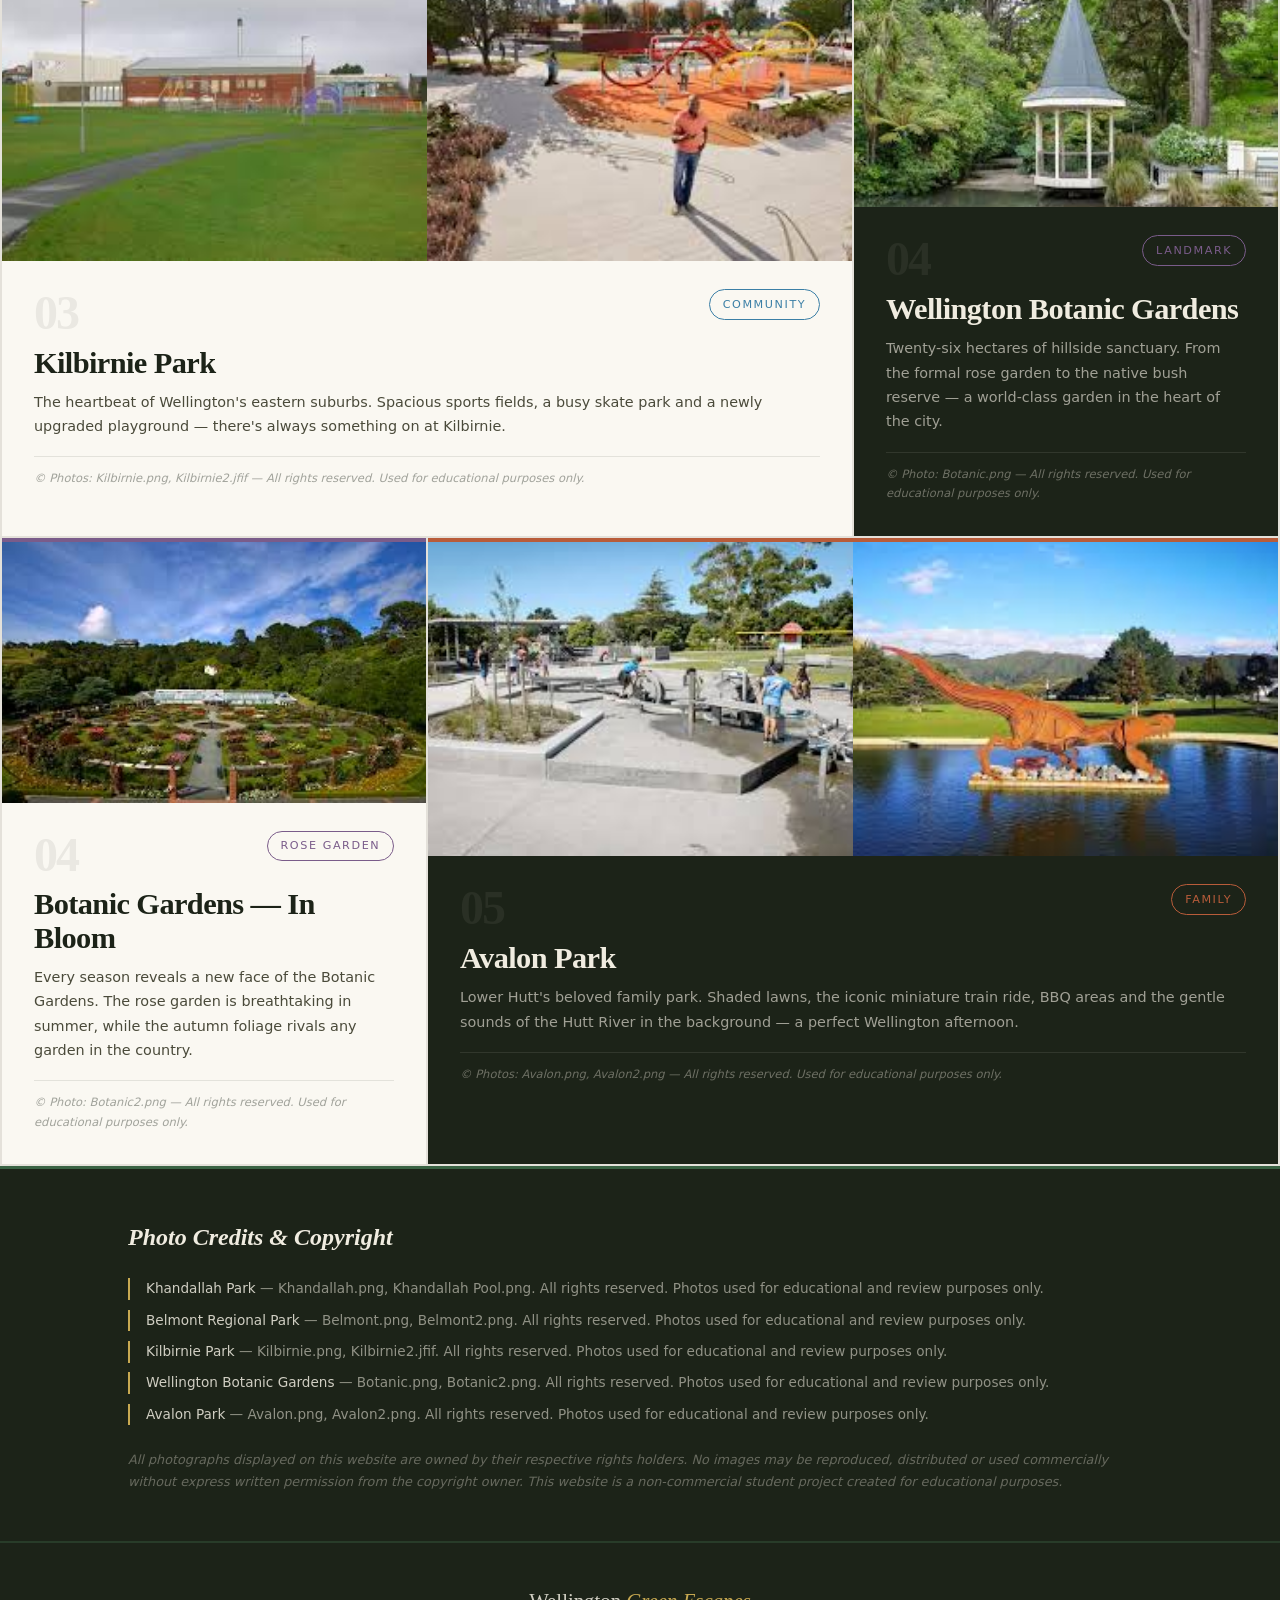
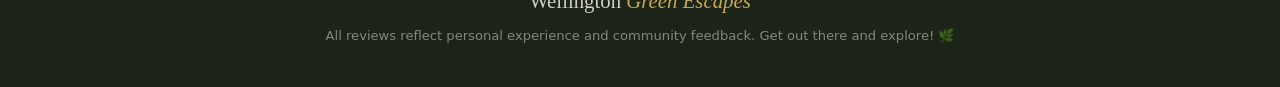
==== commit d0da9c81: "Apr 23, 2026, 1:21 AM" ====
--- a/Gallery.html
+++ b/Gallery.html
@@ -5,7 +5,7 @@
   <meta name="viewport" content="width=device-width, initial-scale=1.0" />
   <title>Gallery — Wellington Park Reviews</title>
   <link rel="stylesheet" href="style.css" />
-  <link href="https://fonts.googleapis.com/css2?family=Playfair+Display:ital,wght@0,400;0,700;0,900;1,400&family=DM+Sans:wght@300;400;500&display=swap" rel="stylesheet" />
+  <link href="Arial" rel="stylesheet" />
 </head>
 <body>
 
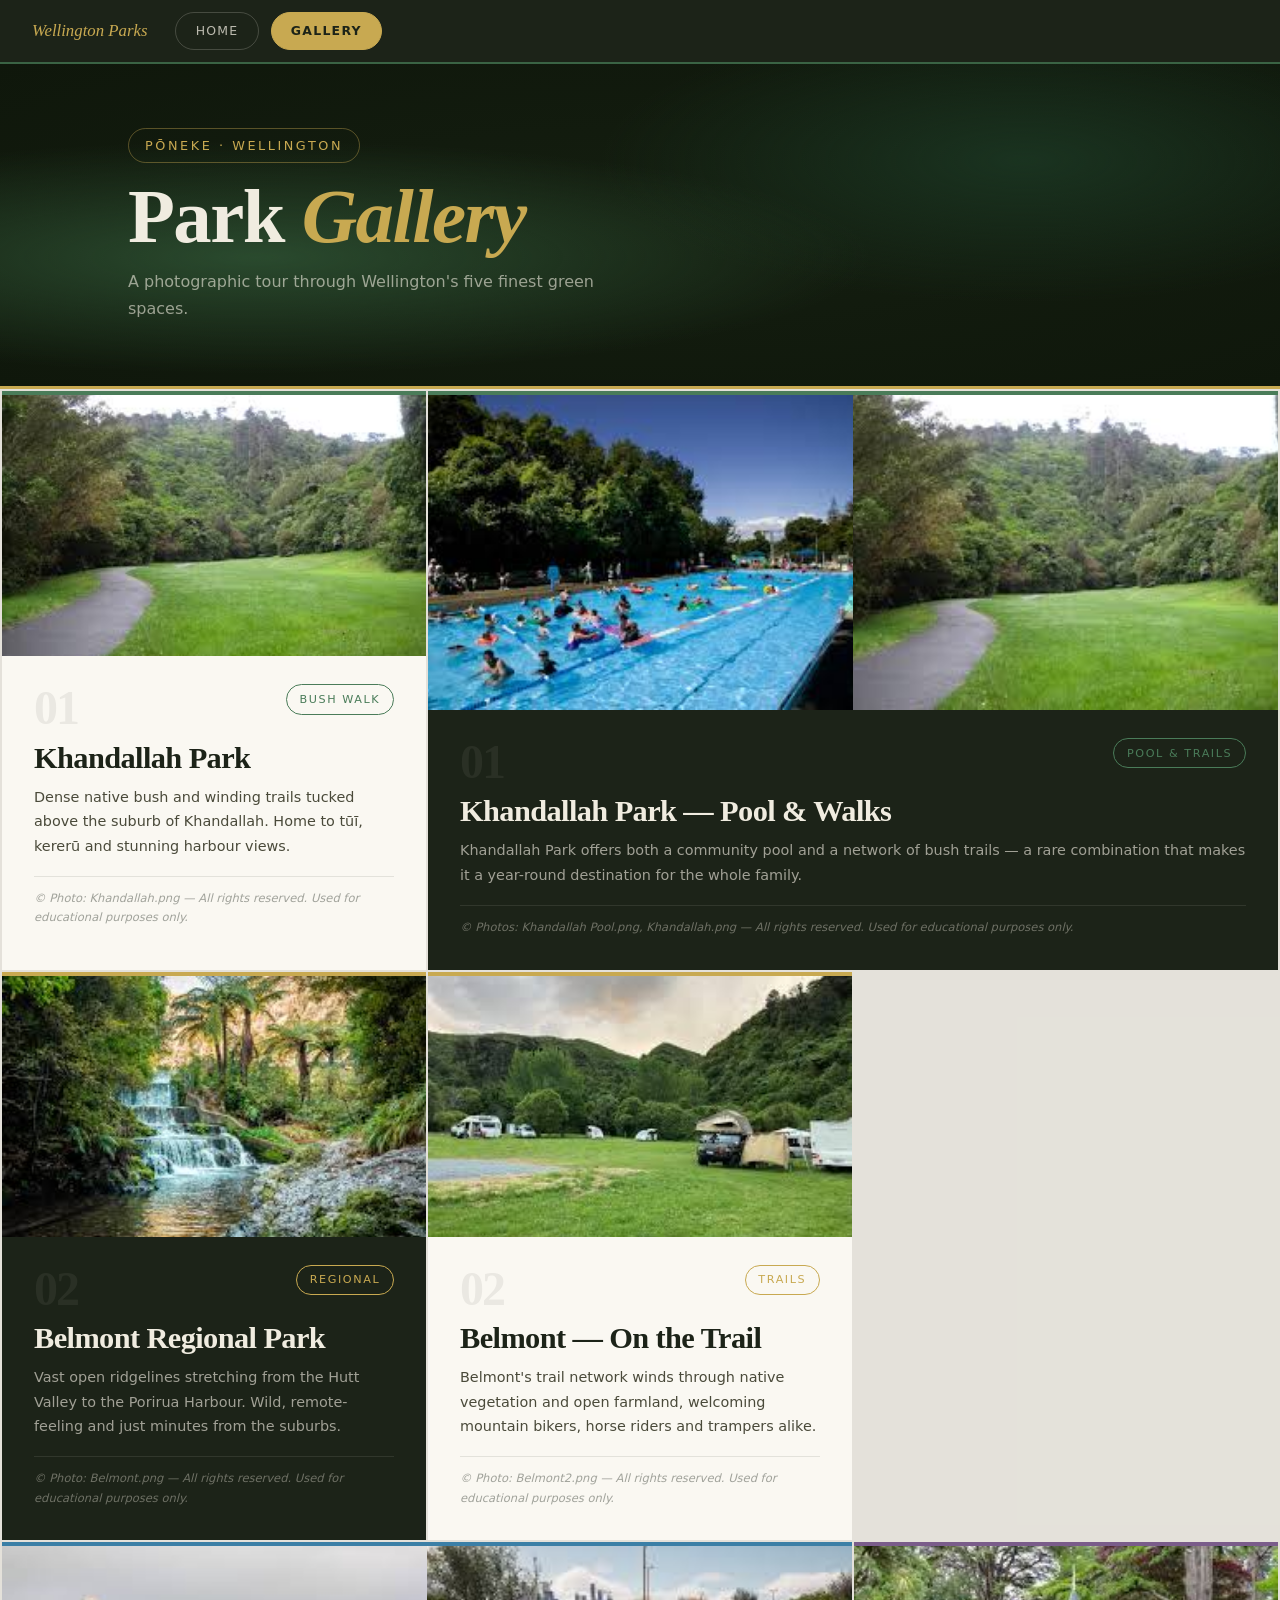
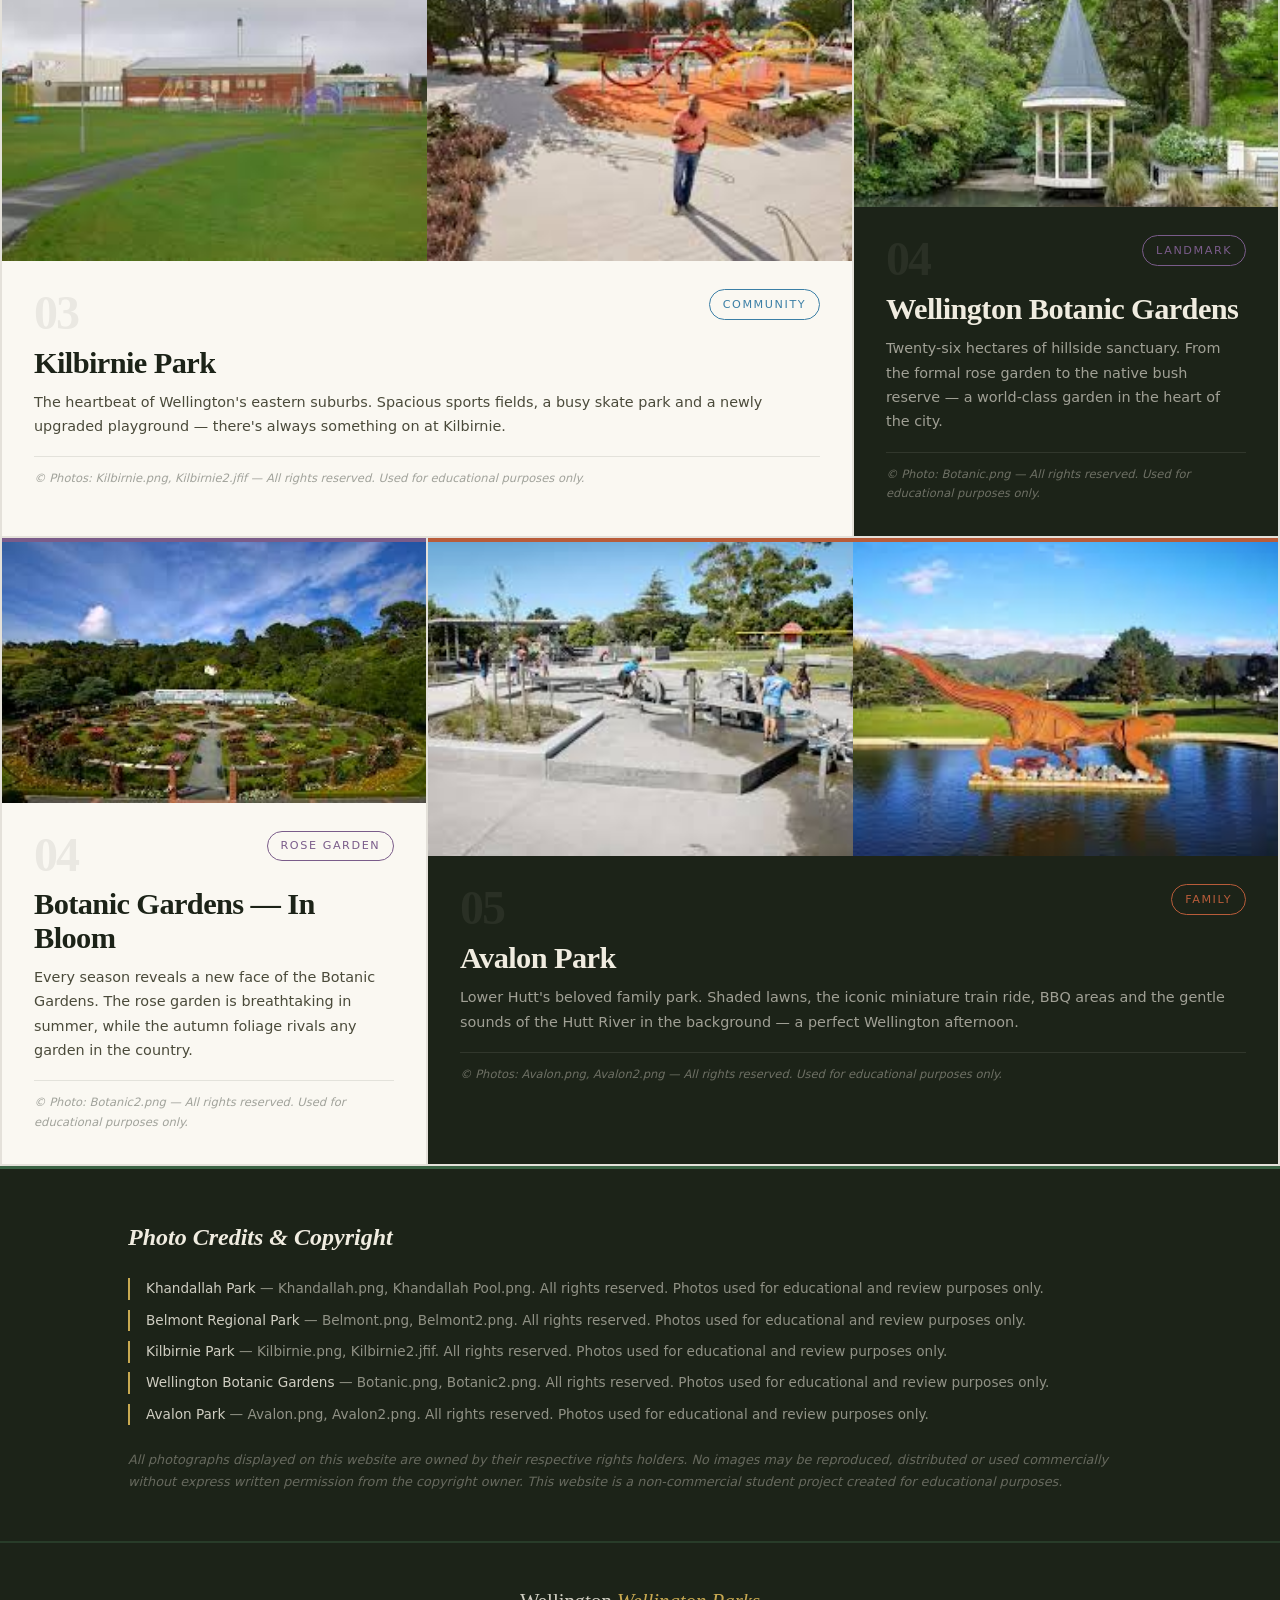
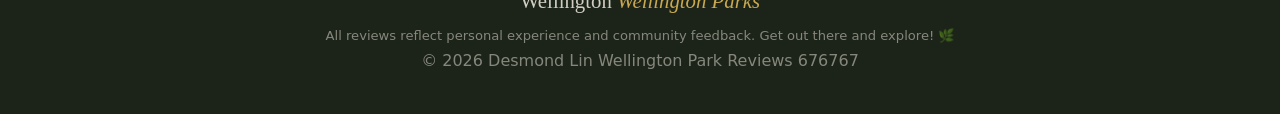
==== commit b6c34f47: "Apr 23, 2026, 1:23 AM" ====
--- a/Gallery.html
+++ b/Gallery.html
@@ -194,7 +194,6 @@
 
   </main>
 
-  <!-- ══ COPYRIGHT NOTICE SECTION ══ -->
   <section class="copyright-section">
     <h2 class="copyright-section__title">Photo Credits &amp; Copyright</h2>
     <ul class="copyright-section__list">
@@ -207,10 +206,10 @@
     <p class="copyright-section__note">All photographs displayed on this website are owned by their respective rights holders. No images may be reproduced, distributed or used commercially without express written permission from the copyright owner. This website is a non-commercial student project created for educational purposes.</p>
   </section>
 
-  <!-- ══ FOOTER ══ -->
   <footer class="site-footer">
-    <p class="site-footer__brand">Wellington <em>Green Escapes</em></p>
+    <p class="site-footer__brand">Wellington <em>Wellington Parks</em></p>
     <p class="site-footer__note">All reviews reflect personal experience and community feedback. Get out there and explore! 🌿</p>
+    <p>© 2026 Desmond Lin Wellington Park Reviews 676767</p>
   </footer>
 
 </body>
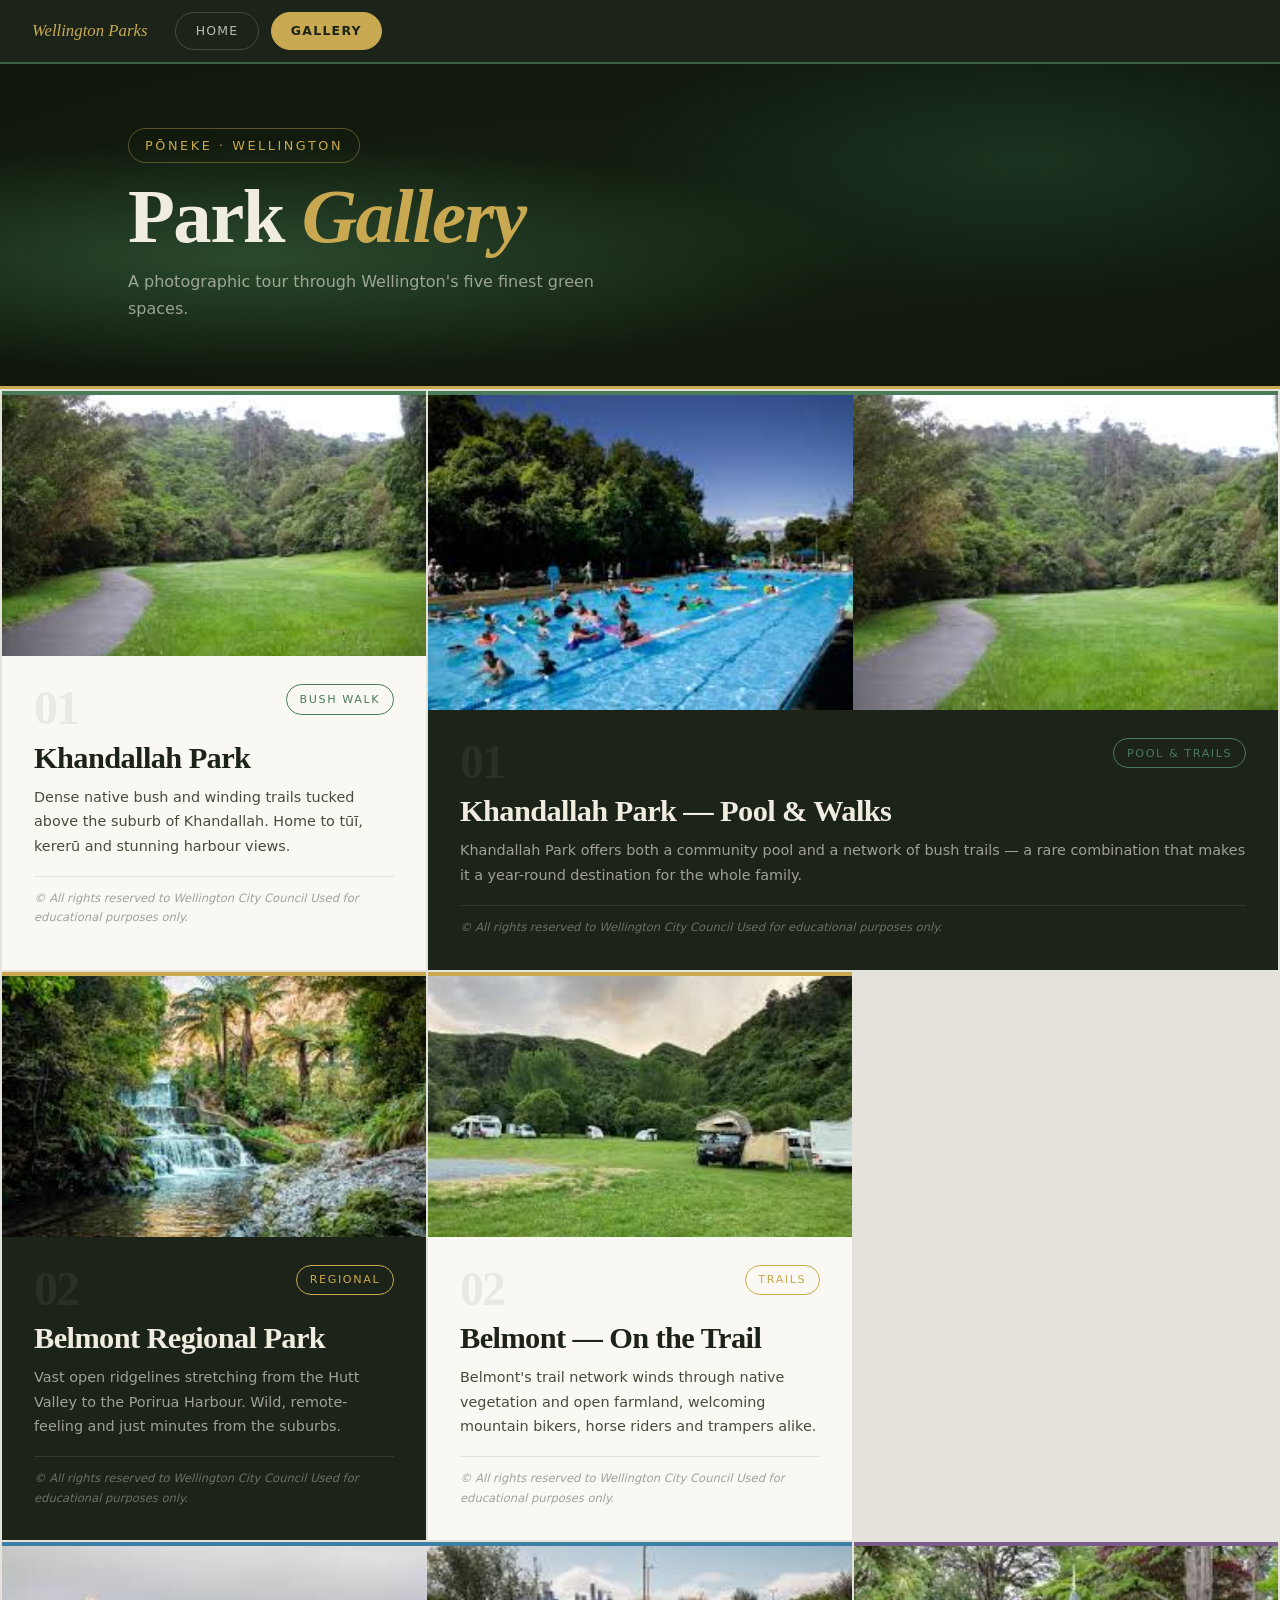
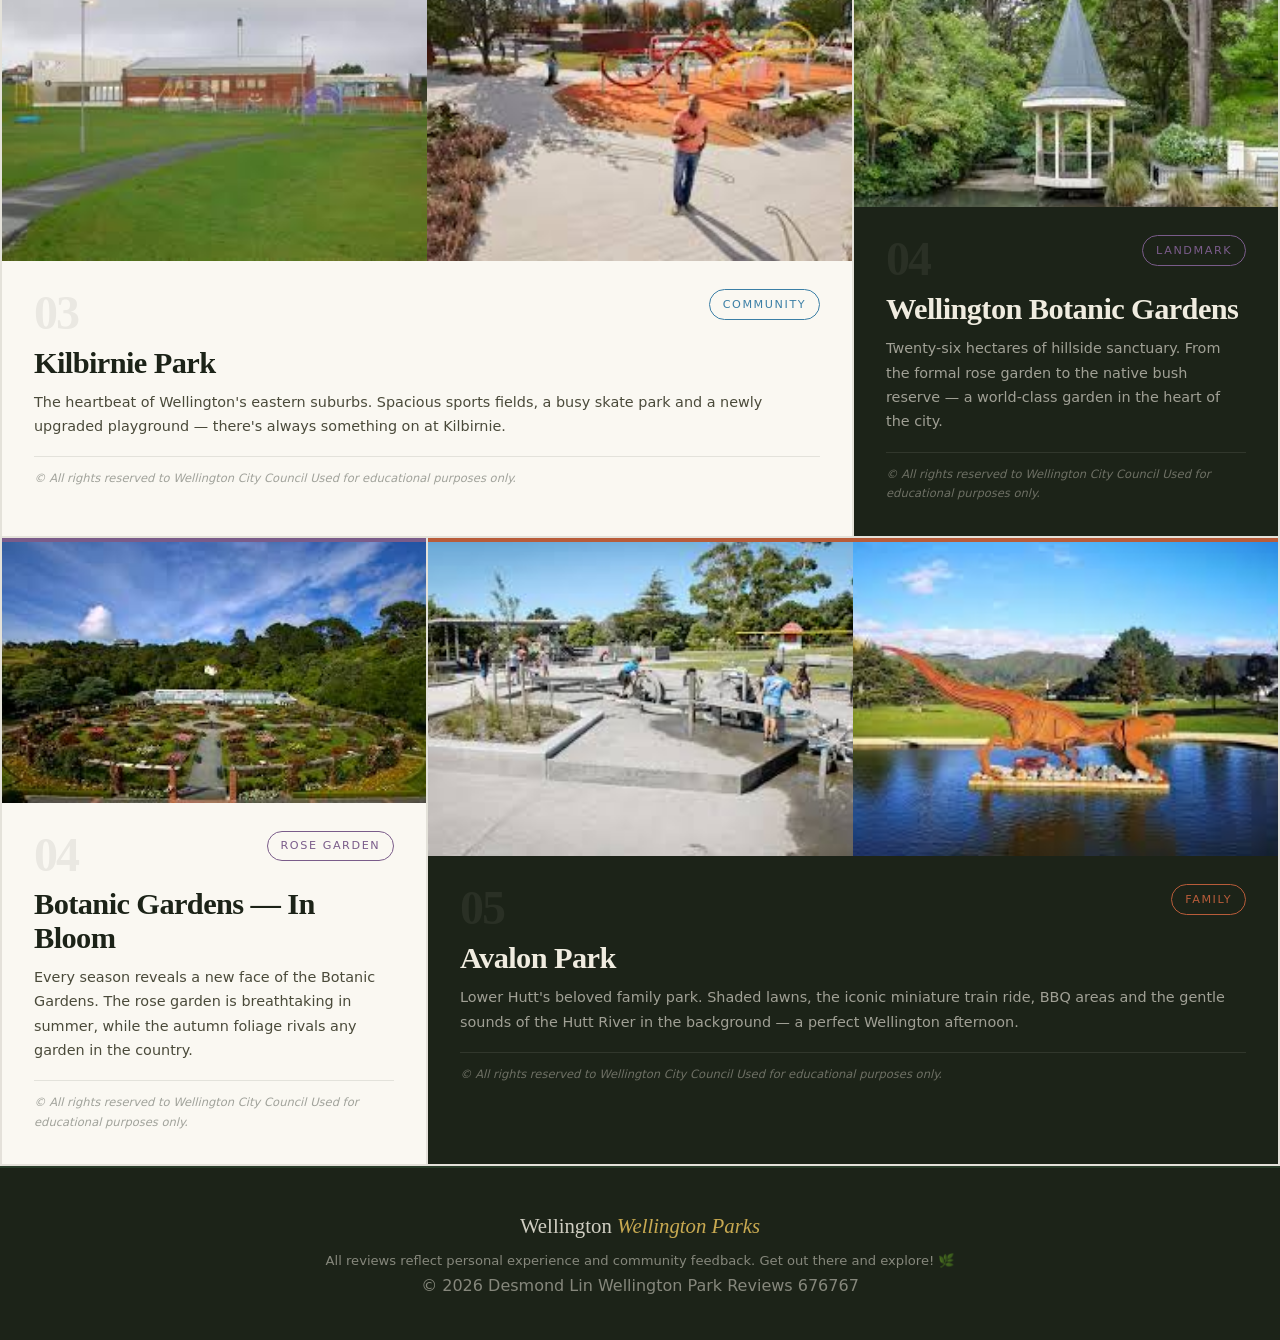
==== commit 469d9b20: "Apr 23, 2026, 2:02 AM" ====
--- a/Gallery.html
+++ b/Gallery.html
@@ -9,25 +9,22 @@
 </head>
 <body>
 
-  <!-- ══ NAVBAR — same on every page ══ -->
-  <!-- Note: on Gallery.html the "Gallery" button has the --active class -->
   <nav class="navbar">
     <a href="index.html" class="navbar__brand">Wellington Parks</a>
     <a href="index.html" class="navbar__link">Home</a>
     <a href="Gallery.html" class="navbar__link navbar__link--active">Gallery</a>
   </nav>
 
-  <!-- ══ GALLERY HERO ══ -->
   <header class="gallery-hero">
     <span class="gallery-hero__eyebrow">Pōneke · Wellington</span>
     <h1 class="gallery-hero__title">Park <em>Gallery</em></h1>
     <p class="gallery-hero__subtitle">A photographic tour through Wellington's five finest green spaces.</p>
   </header>
 
-  <!-- ══ GALLERY GRID ══ -->
+ 
   <main class="gallery-grid">
 
-    <!-- 1 · Khandallah Park -->
+  
     <article class="gallery-card" style="--accent:#4a7c59;">
       <img
         class="gallery-card__photo"
@@ -41,11 +38,10 @@
         </div>
         <h2 class="gallery-card__name">Khandallah Park</h2>
         <p class="gallery-card__caption">Dense native bush and winding trails tucked above the suburb of Khandallah. Home to tūī, kererū and stunning harbour views.</p>
-        <p class="gallery-card__copyright">© Photo: Khandallah.png — All rights reserved. Used for educational purposes only.</p>
+        <p class="gallery-card__copyright">© All rights reserved to Wellington City Council Used for educational purposes only.</p>
       </div>
     </article>
 
-    <!-- 2 · Khandallah Park — second photo (wide card with two images) -->
     <article class="gallery-card gallery-card--wide gallery-card--dark" style="--accent:#4a7c59;">
       <div class="gallery-card__photos">
         <img
@@ -66,11 +62,10 @@
         </div>
         <h2 class="gallery-card__name">Khandallah Park — Pool & Walks</h2>
         <p class="gallery-card__caption">Khandallah Park offers both a community pool and a network of bush trails — a rare combination that makes it a year-round destination for the whole family.</p>
-        <p class="gallery-card__copyright">© Photos: Khandallah Pool.png, Khandallah.png — All rights reserved. Used for educational purposes only.</p>
+        <p class="gallery-card__copyright">© All rights reserved to Wellington City Council Used for educational purposes only.</p>
       </div>
     </article>
 
-    <!-- 3 · Belmont Regional Park -->
     <article class="gallery-card gallery-card--dark" style="--accent:#c8a951;">
       <img
         class="gallery-card__photo"
@@ -84,11 +79,10 @@
         </div>
         <h2 class="gallery-card__name">Belmont Regional Park</h2>
         <p class="gallery-card__caption">Vast open ridgelines stretching from the Hutt Valley to the Porirua Harbour. Wild, remote-feeling and just minutes from the suburbs.</p>
-        <p class="gallery-card__copyright">© Photo: Belmont.png — All rights reserved. Used for educational purposes only.</p>
+        <p class="gallery-card__copyright">© All rights reserved to Wellington City Council Used for educational purposes only.</p>
       </div>
     </article>
 
-    <!-- 4 · Belmont — second photo -->
     <article class="gallery-card" style="--accent:#c8a951;">
       <img
         class="gallery-card__photo"
@@ -102,7 +96,7 @@
         </div>
         <h2 class="gallery-card__name">Belmont — On the Trail</h2>
         <p class="gallery-card__caption">Belmont's trail network winds through native vegetation and open farmland, welcoming mountain bikers, horse riders and trampers alike.</p>
-        <p class="gallery-card__copyright">© Photo: Belmont2.png — All rights reserved. Used for educational purposes only.</p>
+        <p class="gallery-card__copyright">© All rights reserved to Wellington City Council Used for educational purposes only.</p>
       </div>
     </article>
 
@@ -127,7 +121,7 @@
         </div>
         <h2 class="gallery-card__name">Kilbirnie Park</h2>
         <p class="gallery-card__caption">The heartbeat of Wellington's eastern suburbs. Spacious sports fields, a busy skate park and a newly upgraded playground — there's always something on at Kilbirnie.</p>
-        <p class="gallery-card__copyright">© Photos: Kilbirnie.png, Kilbirnie2.jfif — All rights reserved. Used for educational purposes only.</p>
+        <p class="gallery-card__copyright">© All rights reserved to Wellington City Council Used for educational purposes only.</p>
       </div>
     </article>
 
@@ -145,11 +139,10 @@
         </div>
         <h2 class="gallery-card__name">Wellington Botanic Gardens</h2>
         <p class="gallery-card__caption">Twenty-six hectares of hillside sanctuary. From the formal rose garden to the native bush reserve — a world-class garden in the heart of the city.</p>
-        <p class="gallery-card__copyright">© Photo: Botanic.png — All rights reserved. Used for educational purposes only.</p>
+        <p class="gallery-card__copyright">© All rights reserved to Wellington City Council Used for educational purposes only.</p>
       </div>
     </article>
 
-    <!-- 7 · Botanic Gardens — second photo -->
     <article class="gallery-card" style="--accent:#7a5c8a;">
       <img
         class="gallery-card__photo"
@@ -163,11 +156,10 @@
         </div>
         <h2 class="gallery-card__name">Botanic Gardens — In Bloom</h2>
         <p class="gallery-card__caption">Every season reveals a new face of the Botanic Gardens. The rose garden is breathtaking in summer, while the autumn foliage rivals any garden in the country.</p>
-        <p class="gallery-card__copyright">© Photo: Botanic2.png — All rights reserved. Used for educational purposes only.</p>
+        <p class="gallery-card__copyright">© All rights reserved to Wellington City Council Used for educational purposes only.</p>
       </div>
     </article>
 
-    <!-- 8 · Avalon Park — wide card -->
     <article class="gallery-card gallery-card--wide gallery-card--dark" style="--accent:#b85c3a;">
       <div class="gallery-card__photos">
         <img
@@ -188,23 +180,12 @@
         </div>
         <h2 class="gallery-card__name">Avalon Park</h2>
         <p class="gallery-card__caption">Lower Hutt's beloved family park. Shaded lawns, the iconic miniature train ride, BBQ areas and the gentle sounds of the Hutt River in the background — a perfect Wellington afternoon.</p>
-        <p class="gallery-card__copyright">© Photos: Avalon.png, Avalon2.png — All rights reserved. Used for educational purposes only.</p>
+        <p class="gallery-card__copyright">© All rights reserved to Wellington City Council Used for educational purposes only.</p>
       </div>
     </article>
 
   </main>
 
-  <section class="copyright-section">
-    <h2 class="copyright-section__title">Photo Credits &amp; Copyright</h2>
-    <ul class="copyright-section__list">
-      <li><strong>Khandallah Park</strong> — Khandallah.png, Khandallah Pool.png. All rights reserved. Photos used for educational and review purposes only.</li>
-      <li><strong>Belmont Regional Park</strong> — Belmont.png, Belmont2.png. All rights reserved. Photos used for educational and review purposes only.</li>
-      <li><strong>Kilbirnie Park</strong> — Kilbirnie.png, Kilbirnie2.jfif. All rights reserved. Photos used for educational and review purposes only.</li>
-      <li><strong>Wellington Botanic Gardens</strong> — Botanic.png, Botanic2.png. All rights reserved. Photos used for educational and review purposes only.</li>
-      <li><strong>Avalon Park</strong> — Avalon.png, Avalon2.png. All rights reserved. Photos used for educational and review purposes only.</li>
-    </ul>
-    <p class="copyright-section__note">All photographs displayed on this website are owned by their respective rights holders. No images may be reproduced, distributed or used commercially without express written permission from the copyright owner. This website is a non-commercial student project created for educational purposes.</p>
-  </section>
 
   <footer class="site-footer">
     <p class="site-footer__brand">Wellington <em>Wellington Parks</em></p>
--- a/style.css
+++ b/style.css
@@ -1,10 +1,3 @@
-/* ══════════════════════════════════════════════════════
-   Wellington Green Escapes — style.css
-   Includes: Navbar, Hero, Parks Grid, Gallery, Footer
-   ══════════════════════════════════════════════════════ */
-
-
-/* ── SECTION 1: CSS VARIABLES ────────────────────────── */
 :root {
   --bg:         #f5f2eb;
   --bg-dark:    #1c2318;
@@ -19,7 +12,6 @@
 }
 
 
-/* ── SECTION 2: RESET ────────────────────────────────── */
 *, *::before, *::after {
   box-sizing: border-box;
   margin: 0;
@@ -38,11 +30,6 @@
   padding-top: var(--nav-height); /* push page below fixed navbar */
 }
 
-
-/* ══════════════════════════════════════════════════════
-   NAVBAR — fixed to top of every page
-   Oval/pill shaped buttons sit on the top left
-   ══════════════════════════════════════════════════════ */
 .navbar {
   position: fixed;
   top: 0;
@@ -58,7 +45,6 @@
   border-bottom: 2px solid var(--green);
 }
 
-/* Site name / logo on the far left */
 .navbar__brand {
   font-family: var(--serif);
   font-size: 1.05rem;
@@ -69,7 +55,6 @@
   white-space: nowrap;
 }
 
-/* Each oval pill navigation button */
 .navbar__link {
   display: inline-block;
   font-family: var(--sans);
@@ -84,7 +69,6 @@
   border-radius: 100px;   /* makes the pill/oval shape */
 }
 
-/* Active page button — filled gold */
 .navbar__link--active {
   background: var(--gold);
   color: var(--bg-dark);
@@ -92,10 +76,6 @@
   font-weight: 600;
 }
 
-
-/* ══════════════════════════════════════════════════════
-   HERO — big banner on index.html
-   ══════════════════════════════════════════════════════ */
 .hero {
   min-height: calc(100svh - var(--nav-height));
   display: flex;
@@ -160,10 +140,6 @@
   text-decoration: none;
 }
 
-
-/* ══════════════════════════════════════════════════════
-   INTRO STRIP
-   ══════════════════════════════════════════════════════ */
 .intro-strip {
   background: var(--green);
   color: rgba(255,255,255,0.88);
@@ -177,9 +153,6 @@
 .intro-strip p { max-width: 75ch; }
 
 
-/* ══════════════════════════════════════════════════════
-   PARK REVIEW CARDS  (index.html)
-   ══════════════════════════════════════════════════════ */
 .parks-grid {
   display: grid;
   grid-template-columns: repeat(auto-fit, minmax(340px, 1fr));
@@ -312,11 +285,6 @@
 }
 
 
-/* ══════════════════════════════════════════════════════
-   GALLERY PAGE  (Gallery.html)
-   ══════════════════════════════════════════════════════ */
-
-/* Smaller hero banner for Gallery page */
 .gallery-hero {
   background-image:
     radial-gradient(ellipse 80% 60% at 20% 60%, #2a4a2e 0%, transparent 60%),
@@ -358,7 +326,6 @@
   max-width: 500px;
 }
 
-/* Grid of gallery photo cards — same layout logic as parks grid */
 .gallery-grid {
   display: grid;
   grid-template-columns: repeat(auto-fit, minmax(340px, 1fr));
@@ -375,7 +342,6 @@
   overflow: hidden;
 }
 
-/* Coloured top border using each card's accent colour */
 .gallery-card::before {
   content: '';
   position: absolute;
@@ -396,7 +362,6 @@
 
 .gallery-card--wide { grid-column: span 2; }
 
-/* Single photo */
 .gallery-card__photo {
   width: 100%;
   aspect-ratio: 16 / 10;
@@ -404,7 +369,6 @@
   display: block;
 }
 
-/* Wide card: two photos side by side */
 .gallery-card__photos {
   display: grid;
   grid-template-columns: 1fr 1fr;
@@ -414,7 +378,6 @@
   aspect-ratio: 4 / 3;
 }
 
-/* Text area below the photo(s) */
 .gallery-card__info {
   padding: 1.75rem 2rem 2rem;
   display: flex;
@@ -464,7 +427,6 @@
   line-height: 1.7;
 }
 
-/* Photo credit/copyright line */
 .gallery-card__copyright {
   font-size: 0.72rem;
   color: rgba(28,35,24,0.4);
@@ -474,7 +436,6 @@
   border-top: 1px solid rgba(28,35,24,0.1);
 }
 
-/* Full copyright notice section */
 .copyright-section {
   background: var(--bg-dark);
   padding: 3rem 10vw;
@@ -513,10 +474,6 @@
   font-style: italic;
 }
 
-
-/* ══════════════════════════════════════════════════════
-   FOOTER — shared on every page
-   ══════════════════════════════════════════════════════ */
 .site-footer {
   background: var(--bg-dark);
   color: rgba(240,236,224,0.5);
@@ -536,9 +493,168 @@
 .site-footer__note { font-size: 0.82rem; font-weight: 300; }
 
 
-/* ══════════════════════════════════════════════════════
-   RESPONSIVE — MOBILE
-   ══════════════════════════════════════════════════════ */
+@keyframes fadeUp {
+  from {
+    opacity: 0;
+    transform: translateY(32px);
+  }
+  to {
+    opacity: 1;
+    transform: translateY(0);
+  }
+}
+
+@keyframes float {
+  0%,  100% { transform: translateY(0)    rotate(0deg);  }
+  33%        { transform: translateY(-18px) rotate(6deg);  }
+  66%        { transform: translateY(-8px)  rotate(-4deg); }
+}
+
+@keyframes slideDown {
+  from {
+    opacity: 0;
+    transform: translateY(-12px);
+  }
+  to {
+    opacity: 1;
+    transform: translateY(0);
+  }
+}
+
+@keyframes cardReveal {
+  from {
+    opacity: 0;
+    transform: translateY(24px);
+  }
+  to {
+    opacity: 1;
+    transform: translateY(0);
+  }
+}
+
+.hero__content {
+  animation: fadeUp 1s ease both;
+}
+
+.navbar__brand {
+  animation: slideDown 0.6s ease both;
+  animation-delay: 0.1s;
+}
+
+.navbar__link:nth-child(2) { animation: slideDown 0.6s ease both; animation-delay: 0.2s; }
+.navbar__link:nth-child(3) { animation: slideDown 0.6s ease both; animation-delay: 0.3s; }
+.navbar__link:nth-child(4) { animation: slideDown 0.6s ease both; animation-delay: 0.4s; }
+
+.hero__leaves {
+  position: absolute;
+  inset: 0;
+  pointer-events: none;
+  z-index: 1;
+}
+
+.leaf {
+  position: absolute;
+  opacity: 0.18;
+  animation: float 8s ease-in-out infinite;
+}
+
+.leaf--1 { top: 12%; right: 15%; font-size: clamp(2rem, 4vw, 4.5rem); animation-delay: 0s;   }
+.leaf--2 { top: 55%; right: 8%;  font-size: clamp(1.2rem, 2.5vw, 3rem); animation-delay: 1.5s; }
+.leaf--3 { top: 30%; right: 35%; opacity: 0.10; animation-delay: 3s;   }
+.leaf--4 { bottom: 15%; right: 25%; animation-delay: 0.8s; }
+.leaf--5 { top: 70%; right: 50%; opacity: 0.08; animation-delay: 2.2s; }
+
+.park-card {
+  transition: transform 0.3s ease, box-shadow 0.3s ease;
+}
+
+.park-card:hover {
+  transform: translateY(-5px);
+  box-shadow: 0 12px 40px rgba(28,35,24,0.16);
+  z-index: 1;
+}
+
+.park-card::before {
+  transform: scaleX(0);
+  transform-origin: left;
+  transition: transform 0.4s ease;
+}
+
+.park-card:hover::before {
+  transform: scaleX(1);
+}
+
+.gallery-card {
+  transition: transform 0.3s ease, box-shadow 0.3s ease;
+}
+
+.gallery-card:hover {
+  transform: translateY(-5px);
+  box-shadow: 0 12px 40px rgba(28,35,24,0.16);
+  z-index: 1;
+}
+
+.gallery-card__photo {
+  transition: transform 0.5s ease;
+}
+
+.gallery-card:hover .gallery-card__photo {
+  transform: scale(1.03);
+}
+
+.hero__cta {
+  transition: background 0.2s ease, transform 0.2s ease;
+}
+
+.hero__cta:hover {
+  background: #dbbf62;
+  transform: translateY(-2px);
+}
+
+.navbar__link {
+  transition: background 0.2s ease, color 0.2s ease, border-color 0.2s ease;
+}
+
+.navbar__link:hover {
+  background: rgba(200,169,81,0.15);
+  border-color: rgba(200,169,81,0.5);
+  color: var(--gold);
+}
+
+.park-card__badge {
+  transition: background 0.2s ease, color 0.2s ease;
+}
+
+.park-card:hover .park-card__badge {
+  background: var(--accent, var(--green));
+  color: #fff;
+}
+
+.gallery-card__badge {
+  transition: background 0.2s ease, color 0.2s ease;
+}
+
+.gallery-card:hover .gallery-card__badge {
+  background: var(--accent, var(--green));
+  color: #fff;
+}
+
+.parks-grid .park-card:nth-child(1) { animation: cardReveal 0.7s ease both; animation-delay: 0.1s; }
+.parks-grid .park-card:nth-child(2) { animation: cardReveal 0.7s ease both; animation-delay: 0.2s; }
+.parks-grid .park-card:nth-child(3) { animation: cardReveal 0.7s ease both; animation-delay: 0.3s; }
+.parks-grid .park-card:nth-child(4) { animation: cardReveal 0.7s ease both; animation-delay: 0.4s; }
+.parks-grid .park-card:nth-child(5) { animation: cardReveal 0.7s ease both; animation-delay: 0.5s; }
+
+.gallery-grid .gallery-card:nth-child(1) { animation: cardReveal 0.7s ease both; animation-delay: 0.1s; }
+.gallery-grid .gallery-card:nth-child(2) { animation: cardReveal 0.7s ease both; animation-delay: 0.2s; }
+.gallery-grid .gallery-card:nth-child(3) { animation: cardReveal 0.7s ease both; animation-delay: 0.3s; }
+.gallery-grid .gallery-card:nth-child(4) { animation: cardReveal 0.7s ease both; animation-delay: 0.4s; }
+.gallery-grid .gallery-card:nth-child(5) { animation: cardReveal 0.7s ease both; animation-delay: 0.5s; }
+.gallery-grid .gallery-card:nth-child(6) { animation: cardReveal 0.7s ease both; animation-delay: 0.6s; }
+.gallery-grid .gallery-card:nth-child(7) { animation: cardReveal 0.7s ease both; animation-delay: 0.7s; }
+.gallery-grid .gallery-card:nth-child(8) { animation: cardReveal 0.7s ease both; animation-delay: 0.8s; }
+
+
 @media (max-width: 900px) {
   .park-card--wide    { grid-column: span 1; }
   .gallery-card--wide { grid-column: span 1; }
